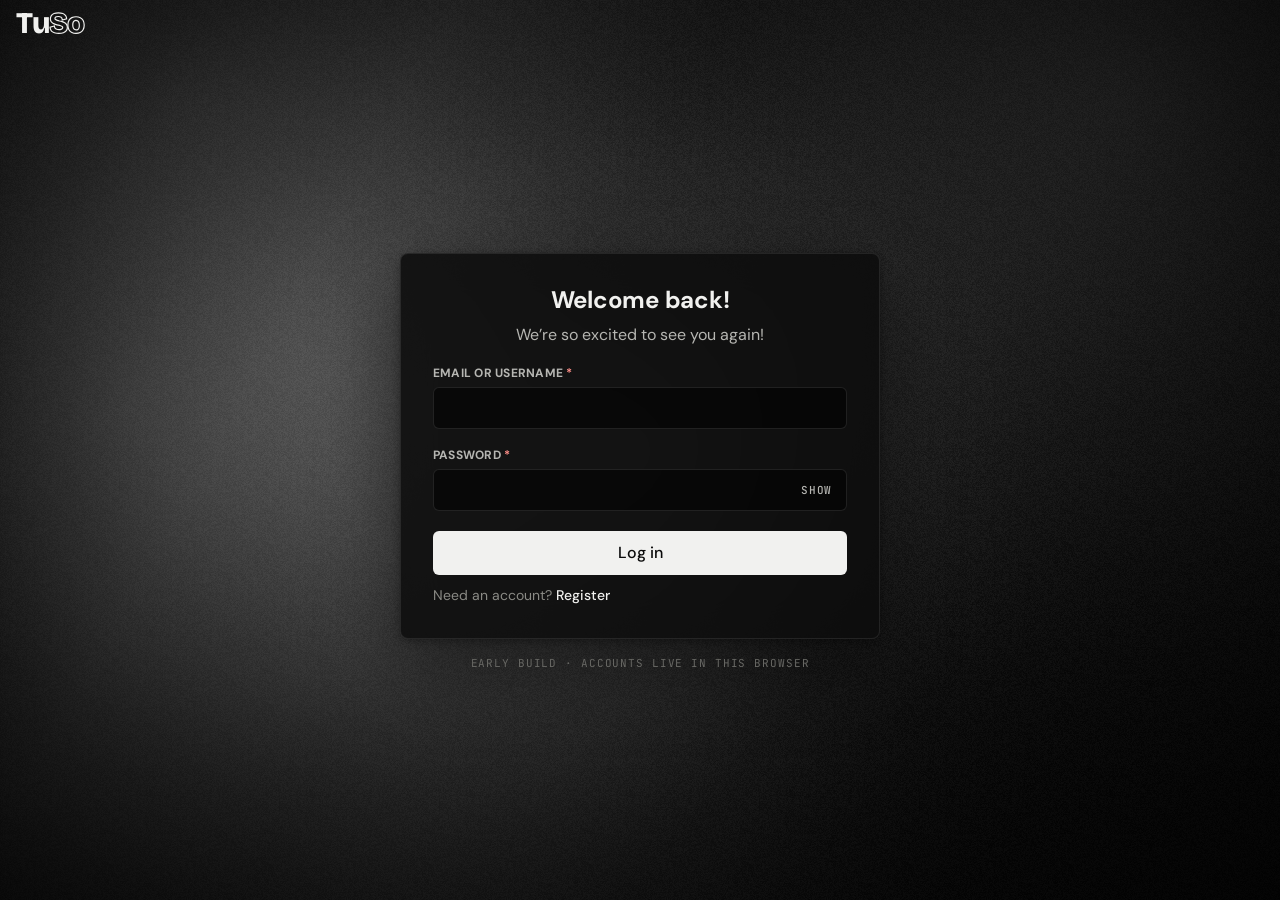
==== TuSo.html @ 6b477fc7 "Add files via upload" ====
<!doctype html><html><head><meta charset=utf8><meta name=viewport content="width=device-width,initial-scale=1,viewport-fit=cover"><style>:root{color-scheme:light;box-sizing:border-box;padding-top:env(safe-area-inset-top,0px);padding-bottom:env(safe-area-inset-bottom,0px)}html{scroll-padding-top:env(safe-area-inset-top,0px)}body{margin:0;padding:0;font:14px -apple-system,BlinkMacSystemFont,sans-serif;background:#fff;color:#000}img{max-width:100%}[hidden]:not([hidden=until-found i]){display:none!important}</style></head><body>
<title>TuSo</title>
<meta name="claude:viewport-fit-sides" content="cover">
<link rel="stylesheet" href="https://fonts.googleapis.com/css2?family=Bricolage+Grotesque:opsz,wght@12..96,500..800&family=DM+Sans:opsz,wght@9..40,400..700&family=JetBrains+Mono:wght@400;500&display=swap">
<style>
/* Layout: a glass app frame floats over a slow black/grey fog that leans toward the pointer.
   Auth = Discord-style centered card. App = rail | DM list | conversation; settings fades over the frame. */
:root{
  --black:#060606;
  --ink:#f1f1ef;
  --ink-2:#b6b6b2;
  --ink-3:#8a8a85;
  --panel:rgba(14,14,14,.66);
  --raise:rgba(255,255,255,.055);
  --raise-2:rgba(255,255,255,.1);
  --line:rgba(255,255,255,.09);
  --line-2:rgba(255,255,255,.17);
  --on:#35c46a; --idle:#d9a23a; --dnd:#e0524f; --off:#6b6b68; --err:#ff8f89;
  --font-display:'Bricolage Grotesque','Helvetica Neue',Arial,sans-serif;
  --font-body:'DM Sans',system-ui,-apple-system,'Segoe UI',sans-serif;
  --font-mono:'JetBrains Mono',ui-monospace,Menlo,Consolas,monospace;
  --r:22px; --r-sm:10px;
  --ease:cubic-bezier(.22,1,.36,1);
  color-scheme:dark;
}
*{box-sizing:border-box}
[hidden]{display:none!important}
html,body{height:100%}
body{
  margin:0;background:var(--black);color:var(--ink);
  font:15px/1.5 var(--font-body);-webkit-font-smoothing:antialiased;
  padding-left:max(16px,env(safe-area-inset-left,0px));
  padding-right:max(16px,env(safe-area-inset-right,0px));
  padding-block:16px;overflow:hidden;
}
button{font:inherit;color:inherit;background:none;border:0;padding:0;cursor:pointer}
button:focus-visible,a:focus-visible,.input:focus-visible,textarea:focus-visible,.find:focus-visible{outline:2px solid var(--ink);outline-offset:2px}
a{color:var(--ink);text-underline-offset:3px}
kbd{font:500 11px var(--font-mono);color:var(--ink-3);border:1px solid var(--line-2);border-radius:5px;padding:2px 6px;white-space:nowrap;flex:none}

@keyframes rise{from{opacity:0;transform:translateY(16px)}to{opacity:1;transform:none}}
@keyframes fade{from{opacity:0}to{opacity:1}}
@keyframes pop{from{opacity:0;transform:scale(.96)}to{opacity:1;transform:none}}
@keyframes msgIn{from{opacity:0;transform:translateY(12px) scale(.985)}to{opacity:1;transform:none}}
@keyframes shake{10%,90%{transform:translateX(-2px)}20%,80%{transform:translateX(4px)}30%,50%,70%{transform:translateX(-6px)}40%,60%{transform:translateX(6px)}}
@keyframes spin{to{transform:rotate(360deg)}}
@keyframes float{0%,100%{transform:translateY(0)}50%{transform:translateY(-7px)}}
@keyframes errIn{from{opacity:0;transform:translateY(-4px)}to{opacity:1;transform:none}}

/* ---------- animated background ---------- */
#bg{position:fixed;inset:0;width:100%;height:100%;z-index:-1;display:block}
#grain{position:fixed;inset:-60px;z-index:-1;opacity:.05;pointer-events:none;animation:grain 1.4s steps(1) infinite}
#vig{position:fixed;inset:0;z-index:-1;pointer-events:none;background:radial-gradient(ellipse at 50% 45%,transparent 35%,rgba(0,0,0,.7) 100%)}
html.still #grain{animation:none}
@keyframes grain{0%{transform:translate(0,0)}17%{transform:translate(-34px,22px)}34%{transform:translate(26px,-40px)}51%{transform:translate(-18px,-24px)}68%{transform:translate(40px,30px)}85%{transform:translate(-44px,6px)}}

/* ---------- shared controls ---------- */
.field{display:grid;gap:7px}
.field label,.lbl{font:500 11px/1 var(--font-mono);letter-spacing:.09em;text-transform:uppercase;color:var(--ink-2)}
.input{width:100%;background:rgba(0,0,0,.42);border:1px solid var(--line-2);border-radius:var(--r-sm);padding:11px 13px;color:var(--ink);font:inherit;transition:border-color .2s,background .2s,box-shadow .25s}
.input:focus{border-color:var(--ink);background:rgba(0,0,0,.6);outline:none;box-shadow:0 0 0 4px rgba(255,255,255,.07)}
.input::placeholder{color:var(--ink-3)}
.field.bad .input{border-color:var(--err)}
.err{color:var(--err);font-size:12.5px;line-height:1.35}
.err:empty{display:none}
.err:not(:empty){animation:errIn .25s var(--ease)}
.hint{color:var(--ink-3);font-size:12.5px;margin:0}
.pw{position:relative}
.pw .input{padding-right:64px}
.pwt{position:absolute;right:6px;top:50%;transform:translateY(-50%);padding:6px 9px;border-radius:7px;font:500 11px var(--font-mono);letter-spacing:.06em;text-transform:uppercase;color:var(--ink-2);transition:background .2s,color .2s}
.pwt:hover{background:var(--raise-2);color:var(--ink)}
.btn{display:inline-flex;align-items:center;justify-content:center;gap:8px;padding:11px 18px;border-radius:var(--r-sm);font-weight:600;border:1px solid transparent;transition:background .2s,transform .2s var(--ease),border-color .2s,box-shadow .25s,opacity .2s}
.btn:hover{transform:translateY(-1px)}
.btn:active{transform:translateY(1px) scale(.985)}
.btn-primary{background:var(--ink);color:#0a0a0a}
.btn-primary:hover{background:#fff;box-shadow:0 8px 26px rgba(255,255,255,.16)}
.btn-ghost{background:var(--raise);border-color:var(--line-2)}
.btn-ghost:hover{background:var(--raise-2)}
.btn-danger{background:rgba(224,82,79,.14);color:var(--err);border-color:rgba(224,82,79,.45)}
.btn-danger:hover{background:rgba(224,82,79,.24)}
.btn[disabled]{opacity:.45;cursor:default;transform:none;box-shadow:none}
.btn.loading{color:transparent;position:relative;pointer-events:none}
.btn.loading::after{content:"";position:absolute;width:18px;height:18px;border-radius:50%;border:2px solid rgba(10,10,10,.25);border-top-color:#0a0a0a;animation:spin .7s linear infinite}
.formerr{color:var(--err);font-size:13px}
.formerr:empty{display:none}
.formerr:not(:empty){animation:errIn .25s var(--ease)}

/* ---------- avatars + profile card ---------- */
.av{position:relative;flex:none;width:var(--s,40px);height:var(--s,40px);border-radius:50%;background:var(--bgv);display:grid;place-items:center;font-family:var(--font-display);font-weight:700;font-size:calc(var(--s,40px)*.42);color:#0a0a0a;user-select:none;transition:transform .3s var(--ease)}
.av img{width:100%;height:100%;object-fit:cover;border-radius:50%;display:block}
.dot{position:absolute;right:-2px;bottom:-2px;width:max(11px,28%);height:max(11px,28%);border-radius:50%;border:3px solid #0c0c0c;background:var(--off);transition:background .3s}
.dot[data-s=online]{background:var(--on)}
.dot[data-s=idle]{background:var(--idle)}
.dot[data-s=dnd]{background:var(--dnd)}
.pcard{border:1px solid var(--line-2);border-radius:16px;overflow:hidden;background:rgba(10,10,10,.8);width:100%}
.banner{height:84px;transition:background .4s}
.pbody{padding:0 18px 18px;display:grid;gap:3px;justify-items:start}
.pav{margin-top:-42px;margin-bottom:6px;padding:4px;border-radius:50%;background:#0d0d0d}
.pname{font:700 20px/1.2 var(--font-display);letter-spacing:-.02em;overflow-wrap:anywhere}
.pcard .un{color:var(--ink-3);font-size:13px;overflow-wrap:anywhere}
.official{display:inline-flex;align-items:center;gap:4px;margin-left:7px;padding:2px 6px 2px 5px;border-radius:5px;background:var(--ink);color:#0a0a0a;font:700 10px/1.3 var(--font-mono);letter-spacing:.06em;text-transform:uppercase;vertical-align:middle;white-space:nowrap}
.official svg,.staff svg{width:10px;height:10px;flex:none}
.staff{display:inline-flex;align-items:center;gap:4px;margin-left:7px;padding:1px 6px 1px 5px;border-radius:5px;border:1px solid var(--ink-2);color:var(--ink);background:linear-gradient(135deg,rgba(255,255,255,.14),rgba(255,255,255,.03));font:700 10px/1.3 var(--font-mono);letter-spacing:.06em;text-transform:uppercase;vertical-align:middle;white-space:nowrap}
.locked-note{display:none;align-items:center;justify-content:center;gap:10px;padding:14px 16px;border:1px dashed var(--line-2);border-radius:14px;color:var(--ink-2);font-size:14px;animation:fade .4s var(--ease)}
.composer.locked .cbox,.composer.locked .cnt,.composer.locked .emoji-pop{display:none}
.composer.locked .locked-note{display:flex}
.cbox:has(textarea:disabled){opacity:.55}
.cbox textarea:disabled{cursor:not-allowed}
.pill{display:inline-flex;gap:7px;align-items:center;margin-top:8px;padding:4px 10px;border-radius:999px;background:var(--raise);border:1px solid var(--line);font-size:12.5px;color:var(--ink-2)}
.pill .dot,.chip .dot{position:static;width:9px;height:9px;border:0}
.psec{margin-top:14px;padding-top:14px;border-top:1px solid var(--line);display:grid;gap:7px;width:100%}
.psec p{margin:0;font-size:13.5px;color:var(--ink-2);white-space:pre-wrap;overflow-wrap:anywhere}

/* ---------- auth ---------- */
#auth{position:fixed;inset:0;z-index:5;overflow:auto;display:flex;
  padding:calc(56px + env(safe-area-inset-top,0px)) max(16px,env(safe-area-inset-left,0px)) calc(16px + env(safe-area-inset-bottom,0px));
  transition:opacity .3s var(--ease),transform .4s var(--ease)}
#auth.out{opacity:0;transform:scale(1.025);pointer-events:none}
.auth-logo{position:absolute;top:calc(8px + env(safe-area-inset-top,0px));left:max(16px,env(safe-area-inset-left,0px));margin:0;font:800 30px/1 var(--font-display);letter-spacing:-.045em;animation:fade .8s .2s both}
.auth-logo .outline{color:transparent;-webkit-text-stroke:1.2px var(--ink)}
#authIn{margin:auto;width:100%;max-width:480px;padding-bottom:16px;animation:rise .8s var(--ease) both}
.card{background:rgba(12,12,12,.86);-webkit-backdrop-filter:blur(18px);backdrop-filter:blur(18px);border:1px solid var(--line);border-radius:8px;padding:32px;box-shadow:0 2px 10px rgba(0,0,0,.35),0 30px 80px rgba(0,0,0,.45);display:grid;gap:20px}
.card.shake{animation:shake .45s}
.card-head{text-align:center;display:grid;gap:8px;transition:opacity .16s,transform .16s}
.card-head.leaving{opacity:0;transform:translateY(-6px)}
.card h2{margin:0;font:700 24px/1.2 var(--font-body);letter-spacing:-.01em}
.card .sub{margin:0;color:var(--ink-2);font-size:16px}
.card .sub:empty{display:none}
#formWrap{position:relative}
#formWrap form{display:grid;gap:20px;transition:opacity .16s,transform .16s}
#formWrap form.leaving{opacity:0;transform:translateY(-8px)}
#formWrap form.entering{animation:rise .45s var(--ease) both}
.card .field{gap:8px}
.card .field label{font:700 12px/1 var(--font-body);letter-spacing:.02em;color:var(--ink-2);transition:color .2s}
.card .field.bad label{color:var(--err)}
.req{color:var(--err);margin-left:3px}
.card .input{height:42px;padding:0 12px;border-radius:6px;background:rgba(0,0,0,.55);border:1px solid rgba(255,255,255,.1);font-size:16px}
.card .input:focus{border-color:var(--ink-2)}
.card .field.bad .input{border-color:var(--err)}
.card .pw .input{padding-right:64px}
.card .btn-primary{width:100%;height:44px;font-size:16px;font-weight:500;border-radius:6px}
.cta{display:grid;gap:10px}
.warn{margin:0;padding:10px 12px;border:1px solid rgba(217,162,58,.4);background:rgba(217,162,58,.1);color:#ecc47d;border-radius:var(--r-sm);font-size:13px}
.swap{margin:0;color:var(--ink-3);font-size:14px}
.swap button{color:var(--ink);font-weight:500;margin-left:4px}
.swap button:hover{text-decoration:underline;text-underline-offset:3px}
.build{margin:16px 0 0;text-align:center;font:400 11px/1.5 var(--font-mono);letter-spacing:.08em;text-transform:uppercase;color:var(--ink-3)}

/* ---------- app shell ---------- */
#app{height:100%;position:relative;--msg:15px;opacity:0;transform:translateY(12px) scale(.99);transition:opacity .5s var(--ease),transform .6s var(--ease)}
#app.in{opacity:1;transform:none}
#app[data-size=sm]{--msg:14px}
#app[data-size=lg]{--msg:17px}
.shell{height:100%;display:grid;grid-template-columns:72px 300px minmax(0,1fr);border:1px solid var(--line-2);border-radius:var(--r);overflow:hidden;background:rgba(8,8,8,.5);-webkit-backdrop-filter:blur(20px);backdrop-filter:blur(20px);box-shadow:0 30px 90px rgba(0,0,0,.55)}
.rail{display:flex;flex-direction:column;align-items:center;gap:10px;padding:14px 0;background:rgba(0,0,0,.35);border-right:1px solid var(--line);overflow-y:auto;overflow-x:hidden;scrollbar-width:none}
.rail::-webkit-scrollbar{display:none}
.rail-btn{position:relative;flex:none;width:46px;height:46px;border-radius:23px;display:grid;place-items:center;background:var(--raise);font:800 18px var(--font-display);letter-spacing:-.05em;transition:border-radius .3s var(--ease),background .2s,transform .2s var(--ease)}
.rail-btn:hover{border-radius:15px}
.rail-btn.active{background:var(--ink);color:#0a0a0a;border-radius:15px}
.rail-btn.active::before{content:"";position:absolute;left:-13px;top:50%;width:4px;height:24px;border-radius:0 4px 4px 0;background:var(--ink);transform:translateY(-50%);animation:pop .5s var(--ease) .3s both}
.rail-btn.srv{font:700 15px var(--font-display);letter-spacing:-.02em}
.rail-btn.add{color:var(--ink-2);border:1px dashed var(--line-2);background:none;font:400 22px var(--font-body)}
.rail-btn.add:hover{color:var(--ink);background:var(--raise)}
.rail hr{flex:none;width:28px;border:0;border-top:1px solid var(--line);margin:2px 0}
.side{display:flex;flex-direction:column;min-width:0;min-height:0;background:rgba(255,255,255,.022);border-right:1px solid var(--line)}
.side-top{padding:14px;border-bottom:1px solid var(--line)}
.side-pane{display:flex;flex-direction:column;flex:1;min-height:0;animation:fade .35s var(--ease)}
.srv-head{padding:16px 18px;border-bottom:1px solid var(--line);display:grid;gap:2px;flex:none}
.srv-head b{font:700 17px var(--font-display);letter-spacing:-.01em;overflow-wrap:anywhere}
.srv-head span{font:400 11px var(--font-mono);letter-spacing:.06em;text-transform:uppercase;color:var(--ink-3)}
.srv-scroll{flex:1;min-height:0;overflow:auto;padding:0 8px 8px}
.chan{display:flex;gap:10px;align-items:center;padding:8px 12px;border-radius:10px;background:var(--raise-2);font-weight:600}
.chan span{color:var(--ink-3);font-weight:700}
.mems{list-style:none;margin:0;padding:0;display:grid;gap:2px}
.mem{display:flex;gap:10px;align-items:center;padding:6px 10px;border-radius:10px;color:var(--ink-2);transition:background .2s}
.mem:hover{background:var(--raise)}
.mem .mn{min-width:0;display:flex;gap:8px;align-items:center;font-weight:500}
.mem .mn>span:first-child{white-space:nowrap;overflow:hidden;text-overflow:ellipsis}
.owner{font:700 10px var(--font-mono);letter-spacing:.06em;text-transform:uppercase;border:1px solid var(--line-2);border-radius:5px;padding:1px 5px;color:var(--ink-3);flex:none}
.srv-foot{flex:none;padding:12px 14px;border-top:1px solid var(--line);display:grid;gap:10px}
.invite{display:flex;align-items:center;gap:10px;padding:8px 8px 8px 12px;border-radius:10px;background:rgba(0,0,0,.4);border:1px solid var(--line)}
.invite div{min-width:0;flex:1;display:grid;gap:4px}
.invite code{font:500 15px var(--font-mono);letter-spacing:.12em;user-select:all}
.srv-foot .btn,.invite .btn{padding:8px 14px}
.find{width:100%;display:flex;align-items:center;justify-content:space-between;gap:8px;padding:10px 12px;border-radius:10px;background:rgba(0,0,0,.4);border:1px solid var(--line);color:var(--ink-3);text-align:left;transition:border-color .2s,background .2s,color .2s}
.find:hover{border-color:var(--line-2);color:var(--ink-2);background:rgba(0,0,0,.55)}
.find span{min-width:0;white-space:nowrap;overflow:hidden;text-overflow:ellipsis}
.side-label{padding:16px 18px 6px;font:500 11px var(--font-mono);letter-spacing:.09em;text-transform:uppercase;color:var(--ink-3)}
#dmList{list-style:none;margin:0;padding:0 8px 8px;flex:1;overflow:auto;min-height:0}
#dmList.stagger li{animation:rise .5s var(--ease) both;animation-delay:calc(var(--i,0)*55ms + 250ms)}
.dm{display:flex;gap:12px;align-items:center;width:100%;padding:8px 10px;border-radius:12px;text-align:left;color:var(--ink-2);transition:background .2s,color .2s,transform .25s var(--ease)}
.dm:hover{background:var(--raise);transform:translateX(3px)}
.dm:hover .av{transform:scale(1.07)}
.dm.active{background:var(--raise-2);color:var(--ink);transform:none}
.dm .meta{min-width:0;flex:1;display:grid}
.dm .nm{font-weight:600;color:inherit;white-space:nowrap;overflow:hidden;text-overflow:ellipsis}
.dm .pv{font-size:12.5px;color:var(--ink-3);white-space:nowrap;overflow:hidden;text-overflow:ellipsis}
.dm.unread .nm{color:var(--ink)}
.dm.unread .pv{color:var(--ink-2)}
.badge{min-width:20px;height:20px;padding:0 6px;border-radius:10px;background:var(--ink);color:#0a0a0a;font:700 12px/20px var(--font-body);text-align:center;flex:none;animation:pop .35s var(--ease)}
#app.nobadge .badge{display:none}
#dmList .none{padding:22px 14px;display:grid;gap:4px;color:var(--ink-3);font-size:13.5px}
#dmList .none b{color:var(--ink-2);font-weight:600}
.me{display:flex;align-items:center;gap:10px;padding:10px 12px;border-top:1px solid var(--line);background:rgba(0,0,0,.3)}
.me .who{min-width:0;flex:1;display:grid;line-height:1.25}
.me .who b{font-weight:600;display:flex;align-items:center;min-width:0}
.me .who .nmt{white-space:nowrap;overflow:hidden;text-overflow:ellipsis;min-width:0}
.me .who b .staff,.me .who b .official{flex:none}
.me .who span{font-size:12px;color:var(--ink-3);white-space:nowrap;overflow:hidden;text-overflow:ellipsis}
.icon-btn{width:36px;height:36px;border-radius:10px;display:grid;place-items:center;color:var(--ink-2);flex:none;transition:background .2s,color .2s,transform .35s var(--ease)}
.icon-btn:hover{background:var(--raise-2);color:var(--ink)}
#openSettings:hover svg{transform:rotate(60deg)}
.icon-btn svg{transition:transform .5s var(--ease)}

.chat{display:flex;flex-direction:column;min-width:0;min-height:0;background:rgba(0,0,0,.24)}
.chat-main{flex:1;min-height:0;display:flex;flex-direction:column}
.chat-main.switching{animation:fade .35s var(--ease)}
.chat-empty{flex:1;display:grid;place-items:center;padding:24px;text-align:center}
.ce-in{display:grid;gap:12px;justify-items:center;max-width:400px;animation:rise .7s var(--ease) both}
.ce-mark{font:800 76px/1 var(--font-display);letter-spacing:-.05em;animation:float 6s ease-in-out infinite}
.ce-mark span{color:transparent;-webkit-text-stroke:1.5px var(--ink)}
.ce-in h3{margin:0;font:700 24px var(--font-display);letter-spacing:-.02em}
.ce-in p{margin:0 0 6px;color:var(--ink-2)}
.chat-head{display:flex;align-items:center;gap:12px;height:64px;padding:0 14px 0 20px;border-bottom:1px solid var(--line);flex:none}
.chat-head .t{min-width:0;flex:1;display:grid;line-height:1.25}
.chat-head .t b{font:700 17px var(--font-display);letter-spacing:-.01em;white-space:nowrap;overflow:hidden;text-overflow:ellipsis}
.chat-head .t span{font-size:12.5px;color:var(--ink-3)}
.back{display:none}
.msgs{flex:1;min-height:0;overflow:auto;padding:8px 0}
.intro{padding:26px 24px 10px;display:grid;gap:14px;justify-items:start}
.intro.fresh{animation:fade .5s var(--ease)}
.intro-row{display:flex;align-items:center;gap:14px}
.intro h3{margin:0;font:700 26px/1.15 var(--font-display);letter-spacing:-.02em}
.hash{width:36px;height:36px;border-radius:50%;background:var(--raise-2);display:grid;place-items:center;font:700 18px var(--font-display);color:var(--ink-2);flex:none}
.hash.big{width:64px;height:64px;font-size:30px}
.intro .pcard{max-width:340px}
.intro p{margin:0;color:var(--ink-2);max-width:52ch}
.day{display:flex;align-items:center;gap:14px;margin:18px 24px 6px;font:500 11px var(--font-mono);letter-spacing:.09em;text-transform:uppercase;color:var(--ink-3)}
.day::before,.day::after{content:"";height:1px;background:var(--line);flex:1}
.msg{position:relative;display:grid;grid-template-columns:40px minmax(0,1fr);gap:14px;padding:2px 24px;transition:background .2s}
.msg.enter{animation:msgIn .45s var(--ease) both}
.msg:not(.cont){margin-top:14px}
.msg:hover{background:rgba(255,255,255,.03)}
.msg .gt{align-self:start;padding-top:5px;text-align:right;font:400 10px var(--font-mono);color:var(--ink-3);visibility:hidden}
.msg:hover .gt{visibility:visible}
.mh{display:flex;gap:8px;align-items:center;flex-wrap:wrap}
.mh .who{font-weight:700}
.mh .when{font:400 11px var(--font-mono);color:var(--ink-3)}
.txt{white-space:pre-wrap;overflow-wrap:anywhere;color:#e6e6e3;font-size:var(--msg)}
.tools{position:absolute;right:18px;top:-14px;display:flex;gap:2px;padding:3px;background:#161616;border:1px solid var(--line-2);border-radius:9px;z-index:2;opacity:0;visibility:hidden;transform:translateY(4px);transition:opacity .18s,transform .22s var(--ease),visibility 0s .2s}
.msg:hover .tools,.msg:focus-within .tools,.msg.tap .tools{opacity:1;visibility:visible;transform:none;transition:opacity .18s,transform .22s var(--ease)}
.tools button{padding:5px 9px;border-radius:6px;font:500 11px var(--font-mono);letter-spacing:.05em;text-transform:uppercase;color:var(--ink-2);transition:background .15s,color .15s}
.tools button:hover{background:var(--raise-2);color:var(--ink)}
#app[data-dens=compact] .msg{grid-template-columns:minmax(0,1fr);padding-block:1px}
#app[data-dens=compact] .msg>.av,#app[data-dens=compact] .msg>.gt{display:none}
#app[data-dens=compact] .msg:not(.cont){margin-top:8px}
.composer{position:relative;flex:none;padding:12px 20px 18px}
.cbox{display:flex;align-items:flex-end;gap:8px;background:rgba(255,255,255,.06);border:1px solid var(--line-2);border-radius:16px;padding:8px 8px 8px 16px;transition:border-color .2s,box-shadow .3s,background .2s}
.cbox:focus-within{border-color:var(--ink-2);background:rgba(255,255,255,.08);box-shadow:0 0 0 4px rgba(255,255,255,.05)}
.cbox textarea{flex:1;min-width:0;background:none;border:0;outline:none;color:var(--ink);font:inherit;font-size:var(--msg);line-height:1.45;resize:none;max-height:160px;padding:7px 0}
.cbox textarea::placeholder{color:var(--ink-3)}
.send{width:38px;height:38px;border-radius:11px;background:var(--ink);color:#0a0a0a;display:grid;place-items:center;flex:none;transition:opacity .2s,transform .25s var(--ease)}
.send:not([disabled]):hover{transform:translateX(2px) rotate(-8deg)}
.send:not([disabled]):active{transform:scale(.92)}
.send[disabled]{opacity:.25;cursor:default}
.emoji-btn{width:38px;height:38px;border-radius:11px;display:grid;place-items:center;color:var(--ink-2);flex:none;transition:background .2s,color .2s,transform .3s var(--ease)}
.emoji-btn:hover,.emoji-btn[aria-expanded=true]{background:var(--raise-2);color:var(--ink)}
.emoji-btn:hover{transform:rotate(-8deg) scale(1.06)}
.emoji-btn[disabled]{opacity:.3;pointer-events:none}
.emoji-pop{position:absolute;right:20px;bottom:calc(100% - 4px);z-index:6;width:min(372px,calc(100% - 24px));padding:10px;background:#141414;border:1px solid var(--line-2);border-radius:14px;box-shadow:0 20px 60px rgba(0,0,0,.6);display:grid;grid-template-columns:repeat(10,1fr);gap:2px;
  opacity:0;visibility:hidden;transform:translateY(12px) scale(.96);transform-origin:bottom right;transition:opacity .2s,transform .35s var(--ease),visibility 0s .35s}
.emoji-pop.open{opacity:1;visibility:visible;transform:none;transition:opacity .2s,transform .35s var(--ease)}
.emoji-pop button{aspect-ratio:1;border-radius:8px;font-size:20px;line-height:1;display:grid;place-items:center;transition:background .12s,transform .2s var(--ease)}
.emoji-pop button:hover{background:var(--raise-2);transform:scale(1.22)}
.cnt{height:16px;padding:4px 4px 0;text-align:right;font:400 11px var(--font-mono);color:var(--ink-3)}
.cnt.over{color:var(--err)}

/* ---------- settings ---------- */
.settings{position:absolute;inset:0;z-index:20;display:grid;grid-template-columns:minmax(210px,300px) minmax(0,1fr);background:rgba(5,5,5,.95);-webkit-backdrop-filter:blur(28px);backdrop-filter:blur(28px);border:1px solid var(--line-2);border-radius:var(--r);overflow:hidden;
  opacity:0;visibility:hidden;transform:translateY(18px) scale(.985);transition:opacity .28s var(--ease),transform .45s var(--ease),visibility 0s linear .45s}
.settings.open{opacity:1;visibility:visible;transform:none;transition:opacity .28s var(--ease),transform .45s var(--ease)}
.snav{padding:40px 14px 20px;display:flex;flex-direction:column;align-items:flex-end;border-right:1px solid var(--line);background:rgba(255,255,255,.022);overflow:auto}
.snav-in{width:100%;max-width:230px;display:flex;flex-direction:column;gap:2px}
.snav h3{margin:0 12px 10px;font:500 11px var(--font-mono);letter-spacing:.1em;text-transform:uppercase;color:var(--ink-3)}
.snav button{text-align:left;padding:9px 12px;border-radius:9px;color:var(--ink-2);font-weight:500;white-space:nowrap;transition:background .2s,color .2s,transform .25s var(--ease)}
.snav button:hover{background:var(--raise);color:var(--ink);transform:translateX(2px)}
.snav button[aria-current=page]{background:var(--raise-2);color:var(--ink)}
.snav hr{border:0;border-top:1px solid var(--line);margin:10px 8px}
.snav .logout{color:var(--err)}
.scontent{overflow:auto;padding:40px clamp(18px,5vw,56px) 96px;min-width:0}
.spanel{max-width:660px;display:grid;gap:20px;animation:rise .45s var(--ease) both}
.spanel.wide{max-width:960px}
.spanel>.blk{animation:rise .5s var(--ease) both}
.spanel>.blk:nth-child(2){animation-delay:.05s}.spanel>.blk:nth-child(3){animation-delay:.1s}.spanel>.blk:nth-child(4){animation-delay:.15s}
.spanel h2{margin:0;font:700 30px/1.1 var(--font-display);letter-spacing:-.03em}
.sclose{position:absolute;top:18px;right:20px;z-index:3;width:42px;height:42px;border-radius:50%;border:1px solid var(--line-2);display:grid;place-items:center;color:var(--ink-2);background:rgba(0,0,0,.4);transition:background .2s,color .2s,transform .4s var(--ease)}
.sclose:hover{color:var(--ink);background:var(--raise-2);transform:rotate(90deg)}
.blk{border:1px solid var(--line);background:rgba(255,255,255,.03);border-radius:16px;padding:20px;display:grid;gap:16px;align-content:start}
.blk h3{margin:0;font:700 17px var(--font-display);letter-spacing:-.01em}
.blk-sub{margin:-10px 0 0;font-size:13px;color:var(--ink-3)}
.blk form{display:grid;gap:15px}
.acct-top{display:flex;gap:16px;align-items:center;min-width:0}
.acct-top .nm{min-width:0;display:grid;line-height:1.25}
.acct-top .nm b{font:700 22px var(--font-display);letter-spacing:-.02em;overflow-wrap:anywhere}
.acct-top .nm span{color:var(--ink-3);overflow-wrap:anywhere}
.row2{display:grid;grid-template-columns:repeat(auto-fit,minmax(200px,1fr));gap:15px}
.actions{display:flex;gap:10px;flex-wrap:wrap;align-items:center}
.danger{border-color:rgba(224,82,79,.35)}
.chips{display:flex;flex-wrap:wrap;gap:8px}
.chip{padding:9px 14px;border-radius:999px;border:1px solid var(--line-2);color:var(--ink-2);font-weight:500;display:inline-flex;gap:8px;align-items:center;transition:background .2s,color .2s,border-color .2s,transform .2s var(--ease)}
.chip:hover{background:var(--raise);transform:translateY(-1px)}
.chip[aria-checked=true]{background:var(--ink);color:#0a0a0a;border-color:var(--ink)}
.opts{display:grid;grid-template-columns:repeat(auto-fit,minmax(170px,1fr));gap:10px}
.opt{display:grid;gap:4px;text-align:left;padding:14px;border:1px solid var(--line-2);border-radius:14px;transition:background .2s,border-color .2s,transform .25s var(--ease)}
.opt:hover{background:var(--raise);transform:translateY(-2px)}
.opt b{font-weight:600}
.opt span{font-size:12.5px;color:var(--ink-3)}
.opt[aria-checked=true]{border-color:var(--ink);background:var(--raise-2)}
.srow{display:flex;gap:16px;align-items:center;justify-content:space-between}
.srow div{min-width:0}
.srow b{font-weight:600;display:block}
.srow span{font-size:13px;color:var(--ink-3)}
.switch{position:relative;width:46px;height:26px;border-radius:13px;background:rgba(255,255,255,.14);flex:none;transition:background .25s}
.switch::after{content:"";position:absolute;top:3px;left:3px;width:20px;height:20px;border-radius:50%;background:var(--ink);transition:transform .35s var(--ease)}
.switch[aria-checked=true]{background:var(--on)}
.switch[aria-checked=true]::after{transform:translateX(20px)}
textarea.input{resize:vertical;min-height:96px}
.counter{font:400 11px var(--font-mono);color:var(--ink-3);text-align:right}
.mform{display:grid;gap:14px}
.st-big{display:flex;align-items:baseline;gap:10px;flex-wrap:wrap}
.st-big b{font:700 34px/1 var(--font-display);letter-spacing:-.03em}
.st-big span{color:var(--ink-3)}
.stbar{display:flex;height:12px;border-radius:6px;background:rgba(255,255,255,.07);overflow:hidden}
.stbar.thin{height:6px}
.stbar i{display:block;height:100%;min-width:0;transition:width .7s var(--ease)}
.s1{background:var(--ink)}.s2{background:#8f8f8a}.s3{background:#4b4b48}
.stlegend{list-style:none;margin:0;padding:0;display:grid;gap:8px}
.stlegend li{display:flex;align-items:center;gap:10px}
.stlegend span{flex:1;color:var(--ink-2)}
.sw-dot{width:10px;height:10px;border-radius:3px;display:inline-block;flex:none}

/* profile */
.prof{display:grid;grid-template-columns:minmax(0,1fr) 290px;gap:20px;align-items:start}
.pform{display:grid;gap:16px;min-width:0}
.ppreview{position:sticky;top:0;display:grid;gap:10px;min-width:0}
.avrow{display:flex;gap:18px;align-items:center;min-width:0}
.avrow>div{display:grid;gap:10px;min-width:0}
.swatches{display:grid;grid-template-columns:repeat(auto-fill,minmax(64px,1fr));gap:10px}
.sw{height:44px;border-radius:10px;border:1px solid var(--line-2);transition:transform .25s var(--ease),outline-color .2s;outline:2px solid transparent;outline-offset:3px}
.sw:hover{transform:translateY(-2px)}
.sw[aria-checked=true]{outline-color:var(--ink)}
.savewrap{position:sticky;bottom:0;height:0;z-index:4}
.savebar{position:absolute;left:0;right:0;bottom:-70px;display:flex;align-items:center;justify-content:space-between;gap:12px;flex-wrap:wrap;padding:12px 14px 12px 18px;background:#161616;border:1px solid var(--line-2);border-radius:14px;box-shadow:0 18px 50px rgba(0,0,0,.6);
  opacity:0;visibility:hidden;transform:translateY(24px);transition:opacity .25s,transform .45s var(--ease),visibility 0s .45s}
.savebar.show{opacity:1;visibility:visible;transform:none;transition:opacity .25s,transform .45s var(--ease)}
.savebar span{font-weight:500}
.savebar .btn{padding:8px 14px}

/* ---------- overlays + toast ---------- */
.overlay{position:fixed;inset:0;z-index:60;display:grid;place-items:center;padding:20px;background:rgba(0,0,0,.6);opacity:0;visibility:hidden;transition:opacity .25s,visibility 0s .25s}
.overlay.open{opacity:1;visibility:visible;transition:opacity .25s}
.overlay.top{place-items:start center;padding-top:14vh}
.mbox,.qbox{background:#111;border:1px solid var(--line-2);border-radius:18px;box-shadow:0 30px 80px rgba(0,0,0,.6);transform:translateY(14px) scale(.96);transition:transform .4s var(--ease)}
.overlay.open .mbox,.overlay.open .qbox{transform:none}
.mbox{width:min(420px,100%);padding:24px;display:grid;gap:12px}
.mbox h3{margin:0;font:700 20px var(--font-display);letter-spacing:-.02em}
.mbox p{margin:0;color:var(--ink-2)}
.mrow{display:flex;gap:10px;justify-content:flex-end;margin-top:6px;flex-wrap:wrap}
.qbox{width:min(560px,100%);padding:16px;display:grid;gap:12px}
.qbox .input{font-size:16px;padding:13px 14px}
#qsList{list-style:none;margin:0;padding:0;max-height:min(340px,48vh);overflow:auto;display:grid;gap:2px}
#qsList li button{display:flex;gap:12px;align-items:center;width:100%;padding:9px 10px;border-radius:10px;text-align:left;transition:background .15s}
#qsList li button.sel,#qsList li button:hover{background:var(--raise-2)}
#qsList .q-meta{min-width:0;flex:1;display:grid;line-height:1.3}
#qsList .q-meta b{font-weight:600;white-space:nowrap;overflow:hidden;text-overflow:ellipsis}
#qsList .q-meta span{font-size:12.5px;color:var(--ink-3)}
#qsList .q-tag{font:500 11px var(--font-mono);letter-spacing:.06em;text-transform:uppercase;color:var(--ink-3)}
#qsList .none{padding:18px 10px;color:var(--ink-3);font-size:14px}
.toast{position:fixed;left:50%;bottom:max(24px,env(safe-area-inset-bottom,0px));z-index:70;background:var(--ink);color:#0a0a0a;font-weight:600;padding:10px 16px;border-radius:12px;box-shadow:0 12px 40px rgba(0,0,0,.5);max-width:calc(100vw - 32px);
  opacity:0;visibility:hidden;transform:translate(-50%,16px);transition:opacity .25s,transform .35s var(--ease),visibility 0s .35s}
.toast.show{opacity:1;visibility:visible;transform:translate(-50%,0);transition:opacity .25s,transform .4s var(--ease)}

/* ---------- responsive ---------- */
@media (max-width:1180px){.prof{grid-template-columns:minmax(0,1fr)}.ppreview{position:static;order:-1}}
@media (max-width:1000px){.shell{grid-template-columns:72px 260px minmax(0,1fr)}}
@media (max-width:760px){
  .shell{grid-template-columns:64px minmax(0,1fr)}
  .shell.chat-open{grid-template-columns:minmax(0,1fr)}
  .shell .chat{display:none}
  .shell.chat-open .rail,.shell.chat-open .side{display:none}
  .shell.chat-open .chat{display:flex}
  .rail-btn.active::before{left:-9px}
  .back{display:grid}
  .chat-head{padding-left:8px}
  .msg{padding-inline:14px;gap:10px}
  .intro{padding-inline:14px}
  .day{margin-inline:14px}
  .composer{padding:10px 12px 14px}
  .settings{grid-template-columns:minmax(0,1fr);grid-template-rows:auto minmax(0,1fr)}
  .snav{padding:62px 12px 10px;align-items:stretch;border-right:0;border-bottom:1px solid var(--line);overflow-x:auto;overflow-y:hidden}
  .snav-in{max-width:none;flex-direction:row;gap:4px;align-items:center}
  .snav h3,.snav hr{display:none}
  .scontent{padding-top:24px}
  .sclose{top:12px;right:12px}
  .overlay.top{padding-top:8vh}
}
@media (max-width:480px){.card{padding:24px 18px}}
@media (prefers-reduced-motion:reduce){*,*::before,*::after{animation:none!important;transition:none!important}}
</style>

<canvas id="bg" aria-hidden="true"></canvas>
<div id="grain" aria-hidden="true"></div>
<div id="vig" aria-hidden="true"></div>

<!-- ======================= AUTH ======================= -->
<div id="auth">
  <h1 class="auth-logo" aria-label="TuSo"><span aria-hidden="true">Tu</span><span class="outline" aria-hidden="true">So</span></h1>
  <div id="authIn">
    <section class="card" id="authCard" aria-label="Account">
      <div class="card-head" id="cardHead">
        <h2 id="authTitle">Welcome back!</h2>
        <p class="sub" id="authSub">We’re so excited to see you again!</p>
      </div>
      <p class="warn" id="storeWarn" hidden>This browser is blocking storage, so accounts will be forgotten when you close the tab.</p>
      <div id="formWrap">
        <form id="fLogin" novalidate aria-label="Log in">
          <div class="field"><label for="liId">Email or username<span class="req" aria-hidden="true">*</span></label><input class="input" id="liId" name="username" autocomplete="username" autocapitalize="none" spellcheck="false" aria-required="true"><div class="err" aria-live="polite"></div></div>
          <div class="field"><label for="liPw">Password<span class="req" aria-hidden="true">*</span></label><div class="pw"><input class="input" id="liPw" name="password" type="password" autocomplete="current-password" aria-required="true"><button type="button" class="pwt" data-for="liPw" aria-label="Show password">Show</button></div><div class="err" aria-live="polite"></div></div>
          <div class="formerr" id="liErr" role="alert"></div>
          <div class="cta">
            <button class="btn btn-primary" id="liBtn" type="submit">Log in</button>
            <p class="swap">Need an account?<button type="button" data-go="signup">Register</button></p>
          </div>
        </form>

        <form id="fSignup" novalidate hidden aria-label="Create an account">
          <div class="field"><label for="suEmail">Email<span class="req" aria-hidden="true">*</span></label><input class="input" id="suEmail" name="email" type="email" autocomplete="email" autocapitalize="none" spellcheck="false" aria-required="true"><div class="err" aria-live="polite"></div></div>
          <div class="field"><label for="suName">Display name</label><input class="input" id="suName" name="display" autocomplete="nickname" maxlength="32"><div class="err" aria-live="polite"></div></div>
          <div class="field"><label for="suUser">Username<span class="req" aria-hidden="true">*</span></label><input class="input" id="suUser" name="newusername" autocomplete="off" autocapitalize="none" spellcheck="false" maxlength="24" aria-required="true"><div class="err" aria-live="polite"></div></div>
          <div class="field"><label for="suPw">Password<span class="req" aria-hidden="true">*</span></label><div class="pw"><input class="input" id="suPw" name="new-password" type="password" autocomplete="new-password" aria-required="true"><button type="button" class="pwt" data-for="suPw" aria-label="Show password">Show</button></div><p class="hint">At least 8 characters.</p><div class="err" aria-live="polite"></div></div>
          <div class="field"><label for="suPw2">Confirm password<span class="req" aria-hidden="true">*</span></label><div class="pw"><input class="input" id="suPw2" name="confirm-password" type="password" autocomplete="new-password" aria-required="true"><button type="button" class="pwt" data-for="suPw2" aria-label="Show password">Show</button></div><div class="err" aria-live="polite"></div></div>
          <div class="formerr" id="suErr" role="alert"></div>
          <div class="cta">
            <button class="btn btn-primary" id="suBtn" type="submit">Continue</button>
            <p class="swap">Already have an account?<button type="button" data-go="login">Log in</button></p>
          </div>
        </form>
      </div>
    </section>
    <p class="build">Early build &middot; accounts live in this browser</p>
  </div>
</div>

<!-- ======================= APP ======================= -->
<div id="app" hidden>
  <div class="shell" id="shell">
    <nav class="rail" id="rail" aria-label="Servers"></nav>
    <aside class="side" aria-label="Conversations">
      <div class="side-pane" id="dmSide">
        <div class="side-top"><button class="find" id="findBtn" type="button"><span>Find or start a conversation</span><kbd id="findKbd">Ctrl K</kbd></button></div>
        <div class="side-label">Direct messages</div>
        <ul id="dmList"></ul>
      </div>
      <div class="side-pane" id="srvSide" hidden></div>
      <div class="me" id="me"></div>
    </aside>
    <section class="chat" id="chat" aria-label="Conversation">
      <div class="chat-empty" id="chatEmpty">
        <div class="ce-in">
          <div class="ce-mark" aria-hidden="true">Tu<span>So</span></div>
          <h3>No conversations yet</h3>
          <p>Find someone by username to start a direct message. Accounts made in this browser can message each other, so open TuSo in a second tab and sign up with another account to try it.</p>
          <button class="btn btn-primary" id="emptyStart" type="button">Start a conversation</button>
        </div>
      </div>
      <div class="chat-main" id="chatMain" hidden>
        <header class="chat-head" id="chHead"></header>
        <div class="msgs" id="msgs" tabindex="0" aria-live="polite" aria-label="Messages"></div>
        <div class="composer">
          <div class="emoji-pop" id="emojiPop" role="dialog" aria-label="Emoji"></div>
          <div class="locked-note" id="lockedNote"><svg viewBox="0 0 24 24" width="18" height="18" fill="none" stroke="currentColor" stroke-width="1.8" stroke-linecap="round" stroke-linejoin="round" aria-hidden="true"><rect x="5" y="11" width="14" height="9" rx="2"/><path d="M8 11V8a4 4 0 0 1 8 0v3"/></svg>TuSo is an official account. Replies are turned off.</div>
          <div class="cbox">
            <textarea id="ta" rows="1" aria-label="Message" maxlength="2400"></textarea>
            <button class="emoji-btn" id="emojiBtn" type="button" aria-label="Emoji" aria-haspopup="dialog" aria-expanded="false"><svg viewBox="0 0 24 24" width="22" height="22" fill="none" stroke="currentColor" stroke-width="1.8" stroke-linecap="round" stroke-linejoin="round" aria-hidden="true"><circle cx="12" cy="12" r="9"/><path d="M8 14.2s1.4 2.2 4 2.2 4-2.2 4-2.2"/><path d="M9 9.6h.01M15 9.6h.01" stroke-width="2.4"/></svg></button>
            <button class="send" id="sendBtn" type="button" aria-label="Send message" disabled></button>
          </div>
          <div class="cnt" id="cnt"></div>
        </div>
      </div>
    </section>
  </div>

  <div class="settings" id="settings" role="dialog" aria-modal="true" aria-label="Settings" inert>
    <button class="sclose" id="sClose" type="button" aria-label="Close settings"></button>
    <nav class="snav" aria-label="Settings sections">
      <div class="snav-in">
        <h3>Settings</h3>
        <button type="button" data-tab="account">My account</button>
        <button type="button" data-tab="profile">Profile</button>
        <button type="button" data-tab="appearance">Appearance</button>
        <button type="button" data-tab="notify">Notifications</button>
        <button type="button" data-tab="storage">Storage</button>
        <hr>
        <button type="button" class="logout" id="logoutBtn">Log out</button>
      </div>
    </nav>
    <div class="scontent" id="scontent">

      <section class="spanel" id="p-account" hidden>
        <h2>My account</h2>
        <div class="blk"><div class="acct-top" id="acctTop"></div></div>
        <div class="blk">
          <h3>Sign-in details</h3>
          <form id="fAccount" novalidate>
            <div class="row2">
              <div class="field"><label for="acUser">Username</label><input class="input" id="acUser" maxlength="24" autocomplete="off" autocapitalize="none" spellcheck="false"><div class="err" aria-live="polite"></div></div>
              <div class="field"><label for="acEmail">Email</label><input class="input" id="acEmail" type="email" autocomplete="off" autocapitalize="none" spellcheck="false"><div class="err" aria-live="polite"></div></div>
            </div>
            <div class="actions"><button class="btn btn-primary" type="submit">Save changes</button></div>
          </form>
        </div>
        <div class="blk">
          <h3>Change password</h3>
          <form id="fPass" novalidate>
            <div class="field"><label for="pwCur">Current password</label><div class="pw"><input class="input" id="pwCur" type="password" autocomplete="current-password"><button type="button" class="pwt" data-for="pwCur" aria-label="Show password">Show</button></div><div class="err" aria-live="polite"></div></div>
            <div class="row2">
              <div class="field"><label for="pwNew">New password</label><div class="pw"><input class="input" id="pwNew" type="password" autocomplete="new-password"><button type="button" class="pwt" data-for="pwNew" aria-label="Show password">Show</button></div><div class="err" aria-live="polite"></div></div>
              <div class="field"><label for="pwNew2">Confirm new password</label><div class="pw"><input class="input" id="pwNew2" type="password" autocomplete="new-password"><button type="button" class="pwt" data-for="pwNew2" aria-label="Show password">Show</button></div><div class="err" aria-live="polite"></div></div>
            </div>
            <div class="actions"><button class="btn btn-ghost" type="submit">Update password</button></div>
          </form>
        </div>
        <div class="blk danger">
          <h3>Delete account</h3>
          <p class="hint">This removes your account and every conversation you are part of. It can't be undone.</p>
          <form id="fDelete" novalidate>
            <div class="field"><label for="delPw">Password</label><div class="pw"><input class="input" id="delPw" type="password" autocomplete="current-password"><button type="button" class="pwt" data-for="delPw" aria-label="Show password">Show</button></div><div class="err" aria-live="polite"></div></div>
            <div class="actions"><button class="btn btn-danger" type="submit">Delete my account</button></div>
          </form>
        </div>
      </section>

      <section class="spanel wide" id="p-profile" hidden>
        <h2>Profile</h2>
        <div class="prof">
          <div class="pform">
            <div class="blk">
              <h3>Identity</h3>
              <p class="blk-sub">What people see next to your messages.</p>
              <div class="field"><label for="prName">Display name</label><input class="input" id="prName" maxlength="32" autocomplete="off"><div class="err" aria-live="polite"></div></div>
              <div class="field"><label for="prBio">About me</label><textarea class="input" id="prBio" maxlength="190" placeholder="A line or two about you"></textarea><div class="counter" id="prCount">0 / 190</div></div>
            </div>
            <div class="blk">
              <h3>Avatar</h3>
              <p class="blk-sub">Square images work best. We crop from the centre.</p>
              <div class="avrow">
                <span id="prAvThumb"></span>
                <div>
                  <div class="actions"><button class="btn btn-ghost" type="button" id="prUp">Upload image</button><button class="btn btn-ghost" type="button" id="prRm">Remove</button></div>
                  <input type="file" id="prFile" accept="image/*" hidden>
                </div>
              </div>
              <div class="err" id="prErr" aria-live="polite"></div>
            </div>
            <div class="blk">
              <h3>Banner</h3>
              <p class="blk-sub">Pick a style or upload your own image. We crop it to fit.</p>
              <div class="swatches" id="prBanner" role="radiogroup" aria-label="Profile banner"></div>
              <div class="actions"><button class="btn btn-ghost" type="button" id="bnUp">Upload banner</button><button class="btn btn-ghost" type="button" id="bnRm">Remove upload</button></div>
              <input type="file" id="bnFile" accept="image/*" hidden>
              <div class="err" id="bnErr" aria-live="polite"></div>
            </div>
            <div class="blk">
              <h3>Status</h3>
              <p class="blk-sub">Invisible keeps you online but shows you as offline.</p>
              <div class="chips" role="radiogroup" aria-label="Status" id="prStatus">
                <button type="button" class="chip" role="radio" data-v="online" aria-checked="false"><i class="dot" data-s="online"></i>Online</button>
                <button type="button" class="chip" role="radio" data-v="idle" aria-checked="false"><i class="dot" data-s="idle"></i>Idle</button>
                <button type="button" class="chip" role="radio" data-v="dnd" aria-checked="false"><i class="dot" data-s="dnd"></i>Do not disturb</button>
                <button type="button" class="chip" role="radio" data-v="invisible" aria-checked="false"><i class="dot" data-s="invisible"></i>Invisible</button>
              </div>
            </div>
          </div>
          <aside class="ppreview" aria-label="Profile preview">
            <span class="lbl">Preview</span>
            <div id="prPreview"></div>
          </aside>
        </div>
        <div class="savewrap">
          <div class="savebar" id="saveBar" role="region" aria-label="Unsaved changes">
            <span>You have unsaved changes.</span>
            <div class="actions"><button class="btn btn-ghost" type="button" id="prReset">Reset</button><button class="btn btn-primary" type="button" id="prSave">Save changes</button></div>
          </div>
        </div>
      </section>

      <section class="spanel" id="p-appearance" hidden>
        <h2>Appearance</h2>
        <div class="blk">
          <h3>Background</h3>
          <div class="opts" role="radiogroup" aria-label="Background motion" data-pref="bg">
            <button type="button" class="opt" role="radio" data-v="animated" aria-checked="false"><b>Animated</b><span>Slow drifting grey fog that follows your pointer.</span></button>
            <button type="button" class="opt" role="radio" data-v="calm" aria-checked="false"><b>Calm</b><span>The same motion at about a third of the speed.</span></button>
            <button type="button" class="opt" role="radio" data-v="static" aria-checked="false"><b>Still</b><span>One frozen frame. Easiest on battery.</span></button>
          </div>
        </div>
        <div class="blk">
          <h3>Message density</h3>
          <div class="chips" role="radiogroup" aria-label="Message density" data-pref="dens">
            <button type="button" class="chip" role="radio" data-v="cozy" aria-checked="false">Cozy</button>
            <button type="button" class="chip" role="radio" data-v="compact" aria-checked="false">Compact</button>
          </div>
          <h3>Text size</h3>
          <div class="chips" role="radiogroup" aria-label="Text size" data-pref="size">
            <button type="button" class="chip" role="radio" data-v="sm" aria-checked="false">Small</button>
            <button type="button" class="chip" role="radio" data-v="md" aria-checked="false">Default</button>
            <button type="button" class="chip" role="radio" data-v="lg" aria-checked="false">Large</button>
          </div>
        </div>
      </section>

      <section class="spanel" id="p-storage" hidden>
        <h2>Storage</h2>
        <div class="blk">
          <h3>Used in this browser</h3>
          <p class="blk-sub">Accounts, messages and images all live in this browser, which allows about 10 MB.</p>
          <div class="st-big" id="stBig"></div>
          <div class="stbar" id="stBar" role="img" aria-label="Storage used"></div>
          <ul class="stlegend" id="stLegend"></ul>
          <div class="formerr" id="stWarn" role="status"></div>
        </div>
        <div class="blk">
          <h3>Servers</h3>
          <div id="stSrv" style="display:grid;gap:12px"></div>
        </div>
        <div class="blk">
          <h3>Free up space</h3>
          <div class="srow"><div><b>Clear my direct messages</b><span>Deletes every message in your conversations, for you and the people you talked to.</span></div><button class="btn btn-danger" type="button" id="stClearMsgs">Clear</button></div>
          <div class="srow"><div><b>Remove my images</b><span>Deletes your avatar and uploaded banner.</span></div><button class="btn btn-ghost" type="button" id="stClearImg">Remove</button></div>
        </div>
      </section>

      <section class="spanel" id="p-notify" hidden>
        <h2>Notifications</h2>
        <div class="blk">
          <div class="srow"><div><b id="swB">Unread badges</b><span>Show a count next to conversations with new messages.</span></div><button type="button" class="switch" role="switch" aria-labelledby="swB" aria-checked="true" data-pref="badges"></button></div>
          <div class="srow"><div><b id="swS">Message sounds</b><span>Play a soft tone when a message arrives.</span></div><button type="button" class="switch" role="switch" aria-labelledby="swS" aria-checked="false" data-pref="sound"></button></div>
        </div>
      </section>

    </div>
  </div>
</div>

<div class="overlay" id="modal">
  <div class="mbox" role="dialog" aria-modal="true" aria-labelledby="mTitle">
    <h3 id="mTitle"></h3>
    <p id="mBody"></p>
    <div class="mrow"><button type="button" class="btn btn-ghost" id="mNo">Cancel</button><button type="button" class="btn" id="mYes"></button></div>
  </div>
</div>

<div class="overlay" id="srvM">
  <div class="mbox" role="dialog" aria-modal="true" aria-labelledby="srvT">
    <h3 id="srvT">Add a server</h3>
    <p class="hint" id="srvCount"></p>
    <div class="chips" id="srvTabs" role="radiogroup" aria-label="Create or join">
      <button type="button" class="chip" role="radio" data-t="create" aria-checked="true">Create a server</button>
      <button type="button" class="chip" role="radio" data-t="join" aria-checked="false">Join with a code</button>
    </div>
    <form id="fSrvCreate" class="mform" novalidate>
      <div class="field"><label for="svName">Server name</label><input class="input" id="svName" maxlength="32" autocomplete="off"><div class="err" aria-live="polite"></div></div>
      <div class="mrow"><button type="button" class="btn btn-ghost" data-close="1">Cancel</button><button type="submit" class="btn btn-primary">Create server</button></div>
    </form>
    <form id="fSrvJoin" class="mform" novalidate hidden>
      <div class="field"><label for="svCode">Invite code</label><input class="input" id="svCode" maxlength="16" autocomplete="off" autocapitalize="characters" spellcheck="false"><div class="err" aria-live="polite"></div></div>
      <div class="mrow"><button type="button" class="btn btn-ghost" data-close="1">Cancel</button><button type="submit" class="btn btn-primary">Join server</button></div>
    </form>
    <p class="formerr" id="srvLimit" role="alert"></p>
  </div>
</div>

<div class="overlay top" id="qs">
  <div class="qbox" role="dialog" aria-modal="true" aria-label="Find or start a conversation">
    <input class="input" id="qsIn" type="text" placeholder="Search people by name or username" autocomplete="off" spellcheck="false" aria-label="Search people">
    <ul id="qsList"></ul>
  </div>
</div>

<div class="toast" id="toast" role="status"></div>

<script>
(()=>{
'use strict';
const $=(s,r=document)=>r.querySelector(s), $$=(s,r=document)=>[...r.querySelectorAll(s)];
const esc=s=>String(s).replace(/[&<>"']/g,c=>({'&':'&amp;','<':'&lt;','>':'&gt;','"':'&quot;',"'":'&#39;'}[c]));
const uid=()=>Math.random().toString(36).slice(2,10)+Date.now().toString(36);
const reduce=matchMedia('(prefers-reduced-motion: reduce)').matches;
const phone=()=>matchMedia('(max-width:760px)').matches;
const wait=ms=>new Promise(r=>setTimeout(r,ms));

/* ---------- icons ---------- */
const svg=(d,s=18)=>`<svg viewBox="0 0 24 24" width="${s}" height="${s}" fill="none" stroke="currentColor" stroke-width="1.8" stroke-linecap="round" stroke-linejoin="round" aria-hidden="true">${d}</svg>`;
const I={
  gear:svg('<circle cx="12" cy="12" r="3"/><path d="M19.4 15a1.7 1.7 0 0 0 .3 1.8l.1.1a2 2 0 1 1-2.8 2.8l-.1-.1a1.7 1.7 0 0 0-1.8-.3 1.7 1.7 0 0 0-1 1.5V21a2 2 0 1 1-4 0v-.1a1.7 1.7 0 0 0-1.1-1.5 1.7 1.7 0 0 0-1.8.3l-.1.1a2 2 0 1 1-2.8-2.8l.1-.1a1.7 1.7 0 0 0 .3-1.8 1.7 1.7 0 0 0-1.5-1H3a2 2 0 1 1 0-4h.1a1.7 1.7 0 0 0 1.5-1.1 1.7 1.7 0 0 0-.3-1.8l-.1-.1a2 2 0 1 1 2.8-2.8l.1.1a1.7 1.7 0 0 0 1.8.3H9a1.7 1.7 0 0 0 1-1.5V3a2 2 0 1 1 4 0v.1a1.7 1.7 0 0 0 1 1.5 1.7 1.7 0 0 0 1.8-.3l.1-.1a2 2 0 1 1 2.8 2.8l-.1.1a1.7 1.7 0 0 0-.3 1.8V9a1.7 1.7 0 0 0 1.5 1H21a2 2 0 1 1 0 4h-.1a1.7 1.7 0 0 0-1.5 1z"/>'),
  send:svg('<path d="M22 2 11 13"/><path d="M22 2 15 22l-4-9-9-4z"/>'),
  back:svg('<path d="M15 18l-6-6 6-6"/>',20),
  x:svg('<path d="M18 6 6 18M6 6l12 12"/>',20)
};

/* ---------- storage ---------- */
const KEY='tuso.v1';
let storeOK=true, mem=null;
try{localStorage.setItem('tuso.t','1');localStorage.removeItem('tuso.t')}catch(e){storeOK=false}
const blank=()=>({users:[],session:null,data:{},dms:{},servers:{}});
function load(){
  let o=null;
  try{const s=localStorage.getItem(KEY);if(s)o=JSON.parse(s)}catch(e){}
  if(!o||!Array.isArray(o.users))o=mem||blank();
  o.data=o.data||{};o.dms=o.dms||{};o.servers=o.servers||{};
  for(const id in o.data){const d=o.data[id];if(d){delete d.convos;d.prefs=d.prefs||{}}}
  return o;
}
let db=load();
function save(){mem=db;try{localStorage.setItem(KEY,JSON.stringify(db))}catch(e){if(me)toast('Storage is full. Free some space in Settings, Storage.')}}
const SS={get(){try{return sessionStorage.getItem('tuso.sess')}catch(e){return null}},set(v){try{v?sessionStorage.setItem('tuso.sess',v):sessionStorage.removeItem('tuso.sess')}catch(e){}}};

/* ---------- crypto ---------- */
function rand(n=16){try{const a=new Uint8Array(n);crypto.getRandomValues(a);return [...a].map(b=>b.toString(16).padStart(2,'0')).join('')}catch(e){return uid()+uid()}}
async function sha(pw,salt){
  const enc=new TextEncoder().encode(salt+':'+pw);
  try{const d=await crypto.subtle.digest('SHA-256',enc);return [...new Uint8Array(d)].map(b=>b.toString(16).padStart(2,'0')).join('')}
  catch(e){let h=5381;for(const b of enc)h=((h<<5)+h+b)>>>0;return 'x'+h.toString(16)}
}

/* ---------- animated background ---------- */
const cv=$('#bg'), cx=cv.getContext('2d');
let W=0,H=0;
const BL=[
  {r:.62,l:64,a:.20,fx:.000071,fy:.000093,px:0,py:.4},
  {r:.50,l:82,a:.13,fx:.000113,fy:.000067,px:2.1,py:1.1},
  {r:.72,l:38,a:.32,fx:.000053,fy:.000081,px:4.2,py:2.3},
  {r:.42,l:92,a:.09,fx:.000137,fy:.000109,px:1,py:5},
  {r:.56,l:52,a:.24,fx:.000089,fy:.000061,px:3.3,py:3.7}
];
const ptr={x:.5,y:.5,tx:.5,ty:.5};
const bg={mode:'animated',speed:1,clock:26000,last:0,raf:0};
function bgSize(){const s=.25;W=cv.width=Math.max(2,Math.ceil(innerWidth*s));H=cv.height=Math.max(2,Math.ceil(innerHeight*s))}
function bgDraw(t){
  cx.globalCompositeOperation='source-over';
  cx.fillStyle='#060606';cx.fillRect(0,0,W,H);
  cx.globalCompositeOperation='lighter';
  for(const b of BL){
    const x=W*(.5+.4*Math.sin(t*b.fx+b.px)), y=H*(.5+.4*Math.cos(t*b.fy+b.py)), r=Math.max(W,H)*b.r;
    const g=cx.createRadialGradient(x,y,0,x,y,r);
    g.addColorStop(0,`hsla(0,0%,${b.l}%,${b.a})`);
    g.addColorStop(.5,`hsla(0,0%,${b.l}%,${b.a*.32})`);
    g.addColorStop(1,'hsla(0,0%,0%,0)');
    cx.fillStyle=g;cx.fillRect(0,0,W,H);
  }
  // soft light that follows the pointer
  const gx=W*ptr.x, gy=H*ptr.y, gr=Math.max(W,H)*.34;
  const pg=cx.createRadialGradient(gx,gy,0,gx,gy,gr);
  pg.addColorStop(0,'hsla(0,0%,88%,.12)');pg.addColorStop(1,'hsla(0,0%,0%,0)');
  cx.fillStyle=pg;cx.fillRect(0,0,W,H);
  // one slow diagonal light sweep
  const p=((t*.000028)%1.8)-.4, bx=W*p, bw=W*.22;
  cx.save();cx.translate(bx,0);cx.transform(1,0,-.55,1,0,0);
  const sg=cx.createLinearGradient(-bw,0,bw,0);
  sg.addColorStop(0,'rgba(255,255,255,0)');sg.addColorStop(.5,'rgba(255,255,255,.045)');sg.addColorStop(1,'rgba(255,255,255,0)');
  cx.fillStyle=sg;cx.fillRect(-bw,0,bw*2,H);cx.restore();
  cx.globalCompositeOperation='source-over';
}
function bgLoop(ts){
  bg.raf=0;
  if(document.hidden||bg.mode==='static')return;
  if(ts-bg.last>=33){
    bg.clock+=Math.min(100,ts-bg.last)*bg.speed;bg.last=ts;
    ptr.x+=(ptr.tx-ptr.x)*.06;ptr.y+=(ptr.ty-ptr.y)*.06;
    bgDraw(bg.clock);
  }
  bg.raf=requestAnimationFrame(bgLoop);
}
function bgSet(mode){
  bg.mode=mode;bg.speed=mode==='calm'?.35:1;
  document.documentElement.classList.toggle('still',mode==='static');
  if(bg.raf){cancelAnimationFrame(bg.raf);bg.raf=0}
  bgDraw(bg.clock);
  if(mode!=='static'){bg.last=performance.now();bg.raf=requestAnimationFrame(bgLoop)}
}
function makeGrain(){
  try{
    const n=document.createElement('canvas');n.width=n.height=160;
    const g=n.getContext('2d'),d=g.createImageData(160,160);
    for(let i=0;i<d.data.length;i+=4){const v=Math.random()*255|0;d.data[i]=d.data[i+1]=d.data[i+2]=v;d.data[i+3]=255}
    g.putImageData(d,0,0);$('#grain').style.backgroundImage=`url(${n.toDataURL()})`;
  }catch(e){}
}
addEventListener('resize',()=>{bgSize();bgDraw(bg.clock)});
addEventListener('pointermove',e=>{ptr.tx=e.clientX/innerWidth;ptr.ty=e.clientY/innerHeight},{passive:true});

/* ---------- helpers ---------- */
const hashNum=s=>{let h=7;for(let i=0;i<s.length;i++)h=(h*31+s.charCodeAt(i))>>>0;return h};
const STATUS={online:'Online',idle:'Idle',dnd:'Do not disturb',invisible:'Invisible',offline:'Offline'};
const OFFICIAL={id:'tuso',display:'TuSo',username:'tuso',official:true,status:'online',banner:2,avatar:null,bio:'Official messages from the TuSo team.'};
const STAFF='<span class="staff" title="TuSo staff"><svg viewBox="0 0 12 12" fill="none" stroke="currentColor" stroke-width="1.6" stroke-linejoin="round" aria-hidden="true"><path d="M6 1 10.5 3.2v3.1C10.5 8.7 8.6 10.4 6 11 3.4 10.4 1.5 8.7 1.5 6.3V3.2z"/><path d="M6 4v3" stroke-linecap="round"/></svg>Staff</span>';
const tags=u=>u?(u.official?TAG:(u.staff?STAFF:'')):'';
const TAG='<span class="official" title="Official TuSo account"><svg viewBox="0 0 12 12" fill="none" stroke="currentColor" stroke-width="2.2" stroke-linecap="round" stroke-linejoin="round" aria-hidden="true"><path d="M2 6.4 4.8 9 10 3.2"/></svg>Official</span>';
function av(u,s=40,st=null){
  const h=hashNum(u.id||u.username||'x'), a=90-(h%12), b=a-28-((h>>3)%10), ang=120+(h%90);
  if(u.official)return `<span class="av" style="--s:${s}px;--bgv:#f1f1ef;letter-spacing:-.06em;font-size:${Math.round(s*.4)}px">Tu${st?`<i class="dot" data-s="${st}"></i>`:''}</span>`;
  const inner=u.avatar?`<img src="${esc(u.avatar)}" alt="">`:esc((u.display||u.username||'?').trim().charAt(0).toUpperCase()||'?');
  return `<span class="av" style="--s:${s}px;--bgv:linear-gradient(${ang}deg,hsl(0 0% ${a}%),hsl(0 0% ${b}%))">${inner}${st?`<i class="dot" data-s="${st}"></i>`:''}</span>`;
}
const hm=ts=>new Date(ts).toLocaleTimeString([],{hour:'2-digit',minute:'2-digit'});
const sameDay=(a,b)=>new Date(a).toDateString()===new Date(b).toDateString();
function dayLabel(ts){
  const d=new Date(ts),n=new Date(),y=new Date(Date.now()-864e5);
  if(d.toDateString()===n.toDateString())return 'Today';
  if(d.toDateString()===y.toDateString())return 'Yesterday';
  return d.toLocaleDateString([],{weekday:'long',day:'numeric',month:'long',year:d.getFullYear()===n.getFullYear()?undefined:'numeric'});
}
function fmt(t){return esc(t).replace(/(https?:\/\/[^\s<]+[^\s<.,;:!?)\]'"])/g,u=>`<a href="${u}" target="_blank" rel="noopener noreferrer">${u}</a>`)}
const BANNERS=[
  {n:'Graphite',css:'linear-gradient(135deg,#323232,#0e0e0e)'},
  {n:'Fog',css:'radial-gradient(circle at 18% 25%,#a4a4a0,transparent 62%),linear-gradient(135deg,#3b3b39,#141414)'},
  {n:'Chalk',css:'linear-gradient(135deg,#dcdcd8,#7c7c78)'},
  {n:'Stripe',css:'repeating-linear-gradient(45deg,#1a1a1a 0 10px,#262626 10px 20px)'},
  {n:'Ink',css:'linear-gradient(180deg,#000,#222)'},
  {n:'Halftone',css:'radial-gradient(circle,#666663 1.2px,transparent 1.7px) 0 0/10px 10px,#131313'}
];
const STALE=150000;
function presence(u){
  if(u&&u.official)return 'online';
  if(!u||!u.seen||Date.now()-u.seen>STALE)return 'offline';
  return u.status==='invisible'?'offline':(u.status||'online');
}
function bannerBg(u,o){
  const img=o.bannerImg!==undefined?o.bannerImg:u.bannerImg;
  if(img&&/^data:image\/(jpeg|png|webp);base64,[A-Za-z0-9+\/=]+$/.test(img))return `url('${img}') center/cover no-repeat,#111`;
  return (BANNERS[o.banner??u.banner??0]||BANNERS[0]).css;
}
function pcard(u,o={}){
  const name=o.display??u.display, bio=o.bio??u.bio, st=o.state||'offline';
  const au={...u,display:name,avatar:o.avatar!==undefined?o.avatar:u.avatar};
  return `<div class="pcard"><div class="banner" style="background:${bannerBg(u,o)}"></div><div class="pbody"><div class="pav">${av(au,84,st)}</div><b class="pname">${esc(name)}${tags(u)}</b><span class="un">@${esc(u.username)}</span><span class="pill"><i class="dot" data-s="${st}"></i>${STATUS[st]}</span>${bio?`<div class="psec"><span class="lbl">About me</span><p>${esc(bio)}</p></div>`:''}</div></div>`;
}

let toastT=0;
function toast(msg){const t=$('#toast');t.textContent=msg;t.classList.add('show');clearTimeout(toastT);toastT=setTimeout(()=>t.classList.remove('show'),2400)}
function ask({title,body,ok='Confirm',danger=false}){
  return new Promise(res=>{
    const m=$('#modal'),y=$('#mYes'),n=$('#mNo'),prev=document.activeElement;
    $('#mTitle').textContent=title;$('#mBody').textContent=body;
    y.textContent=ok;y.className='btn '+(danger?'btn-danger':'btn-primary');
    m.classList.add('open');
    const done=v=>{m.classList.remove('open');y.onclick=n.onclick=m.onclick=m.onkeydown=null;if(prev&&prev.focus)prev.focus();res(v)};
    y.onclick=()=>done(true);n.onclick=()=>done(false);
    m.onclick=e=>{if(e.target===m)done(false)};
    m.onkeydown=e=>{if(e.key==='Escape'){e.stopPropagation();done(false)}};
    setTimeout(()=>n.focus(),30);
  });
}
function setErr(input,msg){
  const f=input.closest('.field');if(!f)return;
  f.classList.toggle('bad',!!msg);
  const e=f.querySelector('.err');if(e)e.textContent=msg||'';
  input.setAttribute('aria-invalid',msg?'true':'false');
}
function clearErrs(form){$$('.input',form).forEach(i=>setErr(i,''));$$('.formerr',form).forEach(e=>e.textContent='')}
function busy(btn,on,label){btn.disabled=on;btn.classList.toggle('loading',on)}
function shake(){const c=$('#authCard');c.classList.remove('shake');void c.offsetWidth;c.classList.add('shake')}
$('#authCard').addEventListener('animationend',e=>{if(e.animationName==='shake')e.currentTarget.classList.remove('shake')});

const reEmail=/^[^\s@]+@[^\s@]+\.[^\s@]{2,}$/;
const reUser=/^[a-z0-9_.]{2,24}$/;

/* ---------- auth ---------- */
let swapping=false;
function authTab(which,animate){
  const login=which==='login';
  const to=login?$('#fLogin'):$('#fSignup'), from=login?$('#fSignup'):$('#fLogin');
  const title=login?'Welcome back!':'Create an account', sub=login?'We’re so excited to see you again!':'';
  const set=()=>{from.hidden=true;to.hidden=false;$('#authTitle').textContent=title;$('#authSub').textContent=sub};
  if(!to.hidden)return;
  if(!animate||reduce){set();return}
  if(swapping)return;swapping=true;
  const wrap=$('#formWrap'),head=$('#cardHead'),h0=wrap.offsetHeight;
  wrap.style.height=h0+'px';wrap.style.overflow='hidden';
  from.classList.add('leaving');head.classList.add('leaving');
  setTimeout(()=>{
    set();from.classList.remove('leaving');head.classList.remove('leaving');to.classList.add('entering');
    wrap.style.height='auto';const h1=wrap.offsetHeight;
    wrap.style.height=h0+'px';void wrap.offsetHeight;
    wrap.style.transition='height .45s cubic-bezier(.22,1,.36,1)';wrap.style.height=h1+'px';
    setTimeout(()=>{wrap.style.cssText='';to.classList.remove('entering');swapping=false},470);
  },170);
}
$$('[data-go]').forEach(b=>b.onclick=()=>authTab(b.dataset.go,true));
document.addEventListener('click',e=>{
  const b=e.target.closest('.pwt');if(!b)return;
  const i=document.getElementById(b.dataset.for),show=i.type==='password';
  i.type=show?'text':'password';b.textContent=show?'Hide':'Show';b.setAttribute('aria-label',show?'Hide password':'Show password');
});
if(!storeOK)$('#storeWarn').hidden=false;

$('#fLogin').addEventListener('submit',async e=>{
  e.preventDefault();
  const f=e.target,idEl=$('#liId'),pwEl=$('#liPw');clearErrs(f);
  const id=idEl.value.trim().toLowerCase().replace(/^@/,''),pw=pwEl.value;
  let ok=true;
  if(!id){setErr(idEl,'Enter your email or username.');ok=false}
  if(!pw){setErr(pwEl,'Enter your password.');ok=false}
  if(!ok){shake();return}
  const btn=$('#liBtn');busy(btn,true);
  db=load();
  const u=db.users.find(x=>x.email===id||x.username===id);
  const h=u?await sha(pw,u.salt):null;
  await wait(260);
  busy(btn,false);
  if(!u||h!==u.hash){[idEl,pwEl].forEach(i=>i.closest('.field').classList.add('bad'));$('#liErr').textContent='Email, username or password is invalid.';shake();return}
  f.reset();enter(u);
});

$('#fSignup').addEventListener('submit',async e=>{
  e.preventDefault();
  const f=e.target;clearErrs(f);db=load();
  const emEl=$('#suEmail'),dnEl=$('#suName'),unEl=$('#suUser'),pwEl=$('#suPw'),p2El=$('#suPw2');
  const em=emEl.value.trim().toLowerCase(),dn=dnEl.value.trim(),un=unEl.value.trim().toLowerCase().replace(/^@/,''),pw=pwEl.value;
  let ok=true;
  if(!reEmail.test(em)){setErr(emEl,'Enter a valid email address.');ok=false}
  else if(db.users.some(x=>x.email===em)){setErr(emEl,'An account with this email already exists. Try logging in.');ok=false}
  if(!reUser.test(un)){setErr(unEl,'Use 2 to 24 letters, numbers, dots or underscores.');ok=false}
  else if(un==='tuso'||db.users.some(x=>x.username===un)){setErr(unEl,'That username is taken.');ok=false}
  if(pw.length<8){setErr(pwEl,'Use at least 8 characters.');ok=false}
  if(p2El.value!==pw){setErr(p2El,'The passwords do not match.');ok=false}
  if(!ok){shake();return}
  const btn=$('#suBtn');busy(btn,true);
  const salt=rand(),hash=await sha(pw,salt);
  await wait(260);
  db=load();
  if(db.users.some(x=>x.username===un||x.email===em)){busy(btn,false);setErr(unEl,'That username or email was just taken.');shake();return}
  const u={id:uid(),email:em,username:un,display:dn||un,salt,hash,created:Date.now(),avatar:null,bio:'',banner:0,status:'online',seen:0};
  db.users.push(u);db.data[u.id]={last:null,prefs:{...DEF}};save();
  busy(btn,false);f.reset();enter(u);
});

/* ---------- state ---------- */
const DEF={bg:reduce?'static':'animated',dens:'cozy',size:'md',badges:true,sound:false};
let me=null,active=null,activeServer=null;
const MAX_SERVERS=100;
const UD=()=>db.data[me.id];
const prefs=()=>UD().prefs;
const contact=id=>id==='tuso'?OFFICIAL:(db.users.find(u=>u.id===id)||null);
const dmKey=(a,b)=>[a,b].sort().join(':');
const lastOf=d=>d.msgs[d.msgs.length-1];
function getDm(other,create){
  const k=dmKey(me.id,other);let d=db.dms[k];
  if(!d&&create)d=db.dms[k]={users:[me.id,other],msgs:[],read:{},open:{},closed:{}};
  return d||null;
}
const activity=d=>Math.max((lastOf(d)||{}).ts||0,(d.open||{})[me.id]||0);
const dmVisible=d=>d.users.includes('tuso')||activity(d)>((d.closed||{})[me.id]||0);
const unreadOf=d=>{const r=(d.read||{})[me.id]||0;return d.msgs.reduce((n,m)=>n+(m.from!==me.id&&m.ts>r?1:0),0)};
function markRead(d){const l=lastOf(d);if(l&&((d.read||(d.read={}))[me.id]||0)<l.ts){d.read[me.id]=l.ts;return true}return false}
function convoList(){
  return Object.values(db.dms).filter(d=>d.users.includes(me.id)).map(d=>({d,u:contact(d.users.find(x=>x!==me.id))})).filter(r=>r.u&&dmVisible(r.d)).sort((a,b)=>(b.u.official?1:0)-(a.u.official?1:0)||activity(b.d)-activity(a.d));
}
const totalUnread=()=>convoList().reduce((n,r)=>n+unreadOf(r.d),0);

/* The one built-in account. It is created once per user and can't be replied to. */
function ensureWelcome(){
  const k=dmKey(me.id,'tuso');
  if(db.dms[k])return;
  db.dms[k]={users:[me.id,'tuso'],read:{},open:{},closed:{},msgs:[{id:uid(),from:'tuso',ts:Date.now(),text:`Welcome to TuSo, ${me.display}. This is your first direct message.\n\nAccounts made in this browser can message each other. Open TuSo in a second tab, sign up with another account, then use “Find or start a conversation” to say hi.`}]};
}

/* ---------- entering / leaving ---------- */
function enter(u){
  me=u;db.session=u.id;SS.set(u.id);
  db.data[u.id]=db.data[u.id]||{last:null,prefs:{}};
  const ud=UD();ud.prefs={...DEF,...ud.prefs};
  if(!db.users.some(x=>x.staff)){const f=[...db.users].sort((a,b)=>a.created-b.created)[0];if(f)f.staff=true}
  u.seen=Date.now();ensureWelcome();save();
  const d=ud.last&&getDm(ud.last,false);
  active=(d&&contact(ud.last)&&dmVisible(d))?ud.last:null;
  const auth=$('#auth'),app=$('#app');
  activeServer=null;applyPrefs();renderMe();renderRail();showSide();renderList(true);renderChat(false);
  $('#shell').classList.remove('chat-open');
  app.hidden=false;void app.offsetWidth;app.classList.add('in');
  auth.classList.add('out');setTimeout(()=>{auth.hidden=true;auth.classList.remove('out')},reduce?0:340);
  if(!phone()&&active)setTimeout(()=>$('#ta').focus(),400);
}
function leave(){
  if(me&&db.users.some(x=>x.id===me.id)){me.seen=0}
  db.session=null;SS.set(null);save();
  closeSettings(true);closeQS();closeSrvM();closeEmoji();
  me=null;active=null;activeServer=null;
  const auth=$('#auth'),app=$('#app');
  app.classList.remove('in');
  auth.hidden=false;auth.classList.remove('out');
  const a=$('#authIn');a.style.animation='none';void a.offsetWidth;a.style.animation='';
  setTimeout(()=>{app.hidden=true},reduce?0:420);
  authTab('login',false);
}

/* ---------- prefs ---------- */
function applyPrefs(){
  const p=prefs(),app=$('#app');
  app.dataset.dens=p.dens;app.dataset.size=p.size;app.classList.toggle('nobadge',!p.badges);
  if(bg.mode!==p.bg||document.documentElement.classList.contains('still')!==(p.bg==='static'))bgSet(p.bg);
}
function syncPrefUI(){
  const p=prefs();
  $$('#p-appearance [data-pref]').forEach(g=>$$('[role=radio]',g).forEach(b=>b.setAttribute('aria-checked',b.dataset.v===p[g.dataset.pref])));
  $$('.switch').forEach(s=>s.setAttribute('aria-checked',!!p[s.dataset.pref]));
}
$('#p-appearance').addEventListener('click',e=>{
  const b=e.target.closest('[role=radio]');if(!b)return;
  const g=b.closest('[data-pref]');prefs()[g.dataset.pref]=b.dataset.v;save();applyPrefs();syncPrefUI();
});
$('#p-notify').addEventListener('click',e=>{
  const s=e.target.closest('.switch');if(!s)return;
  const k=s.dataset.pref;prefs()[k]=!prefs()[k];save();applyPrefs();syncPrefUI();
  if(k==='sound'&&prefs().sound)blip();
});
let actx=null;
function blip(){
  try{
    actx=actx||new (window.AudioContext||window.webkitAudioContext)();
    const o=actx.createOscillator(),g=actx.createGain();
    o.type='sine';o.frequency.value=660;g.gain.setValueAtTime(.0001,actx.currentTime);
    g.gain.exponentialRampToValueAtTime(.07,actx.currentTime+.02);g.gain.exponentialRampToValueAtTime(.0001,actx.currentTime+.28);
    o.connect(g);g.connect(actx.destination);o.start();o.stop(actx.currentTime+.3);
  }catch(e){}
}

/* ---------- sidebar ---------- */
function renderMe(){
  $('#me').innerHTML=`${av(me,38,me.status||'online')}<div class="who"><b><span class="nmt">${esc(me.display)}</span>${tags(me)}</b><span>@${esc(me.username)}</span></div><button class="icon-btn" id="openSettings" type="button" aria-label="Open settings">${I.gear}</button>`;
  $('#openSettings').onclick=()=>openSettings('account');
}
let staggerT=0;
function renderList(stagger){
  const rows=convoList(),ul=$('#dmList');
  if(stagger){ul.classList.add('stagger');clearTimeout(staggerT);staggerT=setTimeout(()=>ul.classList.remove('stagger'),1400)}
  ul.innerHTML=rows.length?rows.map(({d,u},i)=>{
    const l=lastOf(d),n=unreadOf(d),pv=l?((l.from===me.id?'You: ':'')+l.text.replace(/\s+/g,' ')):'No messages yet';
    return `<li style="--i:${i}"><button type="button" class="dm${u.id===active?' active':''}${n?' unread':''}" data-id="${u.id}">${av(u,40,presence(u))}<span class="meta"><span class="nm">${esc(u.display)}${tags(u)}</span><span class="pv">${esc(pv)}</span></span>${n?`<span class="badge" aria-label="${n} unread">${n>99?'99+':n}</span>`:''}</button></li>`;
  }).join(''):`<li class="none"><b>No conversations yet</b><span>Use “Find or start a conversation” to message someone.</span></li>`;
}
$('#dmList').addEventListener('click',e=>{const b=e.target.closest('.dm');if(b)select(b.dataset.id)});
$('#findKbd').textContent=/Mac|iPhone|iPad/.test(navigator.platform||navigator.userAgent)?'⌘ K':'Ctrl K';
$('#findBtn').onclick=openQS;
$('#emptyStart').onclick=openQS;

function select(id){
  if(activeServer){activeServer=null;renderRail();showSide()}
  active=id;const d=getDm(id,false);
  if(d&&markRead(d))save();
  UD().last=id;save();
  renderList();renderChat(true);
  $('#shell').classList.add('chat-open');
  if(!phone())setTimeout(()=>$('#ta').focus(),60);
}
function closeConvo(){
  const d=getDm(active,false);if(!d||active==='tuso')return;
  d.closed[me.id]=Math.max(Date.now(),activity(d));
  UD().last=null;active=null;save();
  renderList();renderChat(true);
  $('#shell').classList.remove('chat-open');
}

/* ---------- quick switcher ---------- */
let qsSel=0,qsItems=[];
function openQS(){
  if(!me)return;
  $('#qs').classList.add('open');$('#qsIn').value='';qsSel=0;renderQS();
  setTimeout(()=>$('#qsIn').focus(),40);
}
function closeQS(){$('#qs').classList.remove('open')}
function renderQS(){
  const q=$('#qsIn').value.trim().toLowerCase().replace(/^@/,'');
  const others=[OFFICIAL,...db.users.filter(u=>u.id!==me.id)];
  const inConvo=u=>{const d=getDm(u.id,false);return d&&dmVisible(d)?1:0};
  qsItems=others.filter(u=>!q||u.display.toLowerCase().includes(q)||u.username.includes(q)).sort((a,b)=>inConvo(b)-inConvo(a)||a.display.localeCompare(b.display));
  qsSel=Math.min(qsSel,Math.max(0,qsItems.length-1));
  $('#qsList').innerHTML=qsItems.length?qsItems.map((u,i)=>`<li><button type="button" data-i="${i}" class="${i===qsSel?'sel':''}">${av(u,36,presence(u))}<span class="q-meta"><b>${esc(u.display)}${tags(u)}</b><span>@${esc(u.username)}</span></span>${inConvo(u)?'<span class="q-tag">Open</span>':''}</button></li>`).join('')
    :`<li class="none">${others.length?`Nobody matches “${esc(q)}”.`:'No other accounts yet. Open TuSo in a second tab, sign up with another account, then message it from here.'}</li>`;
}
function qsMove(d){
  if(!qsItems.length)return;
  qsSel=(qsSel+d+qsItems.length)%qsItems.length;
  $$('#qsList button').forEach((b,i)=>b.classList.toggle('sel',i===qsSel));
  const el=$$('#qsList button')[qsSel];if(el)el.scrollIntoView({block:'nearest'});
}
function openDm(id){
  const d=getDm(id,true);
  d.open[me.id]=Math.max(Date.now(),(d.closed[me.id]||0)+1);
  save();closeQS();select(id);
}
$('#qsIn').addEventListener('input',()=>{qsSel=0;renderQS()});
$('#qsIn').addEventListener('keydown',e=>{
  if(e.key==='ArrowDown'){e.preventDefault();qsMove(1)}
  else if(e.key==='ArrowUp'){e.preventDefault();qsMove(-1)}
  else if(e.key==='Enter'){e.preventDefault();if(qsItems[qsSel])openDm(qsItems[qsSel].id)}
});
$('#qsList').addEventListener('click',e=>{const b=e.target.closest('button[data-i]');if(b&&qsItems[+b.dataset.i])openDm(qsItems[+b.dataset.i].id)});
$('#qs').addEventListener('click',e=>{if(e.target===e.currentTarget)closeQS()});

/* ---------- chat ---------- */
let seen=new Set();
function renderHead(){
  const srv=activeServer&&db.servers[activeServer];
  if(srv){
    $('#chHead').innerHTML=`<button class="icon-btn back" id="backBtn" type="button" aria-label="Back to server">${I.back}</button><span class="hash" aria-hidden="true">#</span><div class="t"><b>general</b><span>${esc(srv.name)} · ${srv.members.length} member${srv.members.length===1?'':'s'}</span></div>`;
    $('#backBtn').onclick=()=>$('#shell').classList.remove('chat-open');
    return;
  }
  const c=contact(active);if(!c)return;
  const st=presence(c);
  $('#chHead').innerHTML=`<button class="icon-btn back" id="backBtn" type="button" aria-label="Back to conversations">${I.back}</button>${av(c,36,st)}<div class="t"><b>${esc(c.display)}${tags(c)}</b><span>@${esc(c.username)} · ${STATUS[st]}</span></div>${c.official?'':`<button class="icon-btn" id="closeBtn" type="button" aria-label="Close conversation" title="Close conversation">${I.x}</button>`}`;
  $('#backBtn').onclick=()=>$('#shell').classList.remove('chat-open');
  if($('#closeBtn'))$('#closeBtn').onclick=closeConvo;
}
function renderChat(animate){
  const srv=activeServer&&db.servers[activeServer];
  if(activeServer&&!srv)activeServer=null;
  const c=srv?null:(active&&contact(active));
  const has=!!(srv||c);
  $('#chatEmpty').hidden=has;$('#chatMain').hidden=!has;
  closeEmoji();
  if(!has){active=null;return}
  renderHead();
  const ta=$('#ta');
  ta.disabled=!!(c&&c.official);
  $('.composer').classList.toggle('locked',!!(c&&c.official));
  ta.placeholder=srv?'Message #general':(c.official?'This is an official account. You can’t reply.':`Message @${c.username}`);ta.value='';grow();
  $('#sendBtn').innerHTML=I.send;
  seen=new Set();renderMsgs({initial:true});
  if(animate&&!reduce){const m=$('#chatMain');m.classList.remove('switching');void m.offsetWidth;m.classList.add('switching')}
}
function msgHTML(m,prev,isNew){
  const a=contact(m.from)||{id:m.from,display:'Deleted user',username:'deleted'},mine=m.from===me.id;
  const cont=prev&&prev.from===m.from&&m.ts-prev.ts<300000;
  return `<div class="msg${cont?' cont':''}${isNew?' enter':''}" data-id="${m.id}">${cont?`<span class="gt">${hm(m.ts)}</span>`:av(a,40)}<div class="mb">${cont?'':`<div class="mh"><span class="who">${esc(a.display)}</span>${tags(a)}<time class="when" datetime="${new Date(m.ts).toISOString()}">${hm(m.ts)}</time></div>`}<div class="txt">${fmt(m.text)}</div></div><div class="tools"><button type="button" data-act="copy">Copy</button>${mine?'<button type="button" data-act="del">Delete</button>':''}</div></div>`;
}
function renderMsgs(o={}){
  const box=$('#msgs'),srv=activeServer&&db.servers[activeServer],c=srv?null:contact(active);if(!srv&&!c)return;
  const st=store(),msgs=st?st.msgs:[];
  const near=box.scrollHeight-box.scrollTop-box.clientHeight<140;
  const fresh=o.initial?' fresh':'';
  let intro;
  if(srv)intro=`<div class="intro${fresh}"><div class="hash big" aria-hidden="true">#</div><h3>Welcome to #general</h3><p>This is the start of the <b>#general</b> channel in <b>${esc(srv.name)}</b>. Share the invite code <b>${esc(srv.code)}</b> to bring people in.</p></div>`;
  else if(c.official)intro=`<div class="intro${fresh}"><div class="intro-row">${av(c,56,'online')}<h3>${esc(c.display)}${TAG}</h3></div><p>Official messages from the TuSo team land here. You can’t reply to this account.</p></div>`;
  else intro=`<div class="intro${fresh}">${pcard(c,{state:presence(c)})}<p>This is the beginning of your direct message history with <b>@${esc(c.username)}</b>.</p></div>`;
  let h=intro,prev=null,day=null;
  for(const m of msgs){
    if(day===null||!sameDay(day,m.ts)){h+=`<div class="day"><span>${esc(dayLabel(m.ts))}</span></div>`;day=m.ts;prev=null}
    h+=msgHTML(m,prev,!o.initial&&!seen.has(m.id));prev=m;
  }
  box.innerHTML=h;
  seen=new Set(msgs.map(m=>m.id));
  if(o.initial)box.scrollTop=box.scrollHeight;
  else if(o.stick||near)box.scrollTo({top:box.scrollHeight,behavior:reduce?'auto':'smooth'});
}
$('#msgs').addEventListener('click',async e=>{
  const row=e.target.closest('.msg');if(!row)return;
  const btn=e.target.closest('[data-act]');
  if(!btn){if(!e.target.closest('a')){$$('.msg.tap').forEach(r=>{if(r!==row)r.classList.remove('tap')});row.classList.toggle('tap')}return}
  const d=store();if(!d)return;
  const m=d.msgs.find(x=>x.id===row.dataset.id);if(!m)return;
  if(btn.dataset.act==='copy'){
    try{await navigator.clipboard.writeText(m.text);toast('Copied.')}catch(err){toast('Copying is not available here.')}
  }else if(btn.dataset.act==='del'&&m.from===me.id){
    row.style.transition='opacity .25s,transform .3s';row.style.opacity='0';row.style.transform='translateX(14px)';
    await wait(reduce?0:260);
    d.msgs=d.msgs.filter(x=>x.id!==m.id);save();renderMsgs({});renderList();toast('Message deleted.');
  }
});

/* ---------- composer ---------- */
const ta=$('#ta');
function grow(){
  ta.style.height='auto';ta.style.height=Math.min(ta.scrollHeight,160)+'px';
  const n=ta.value.length,over=n>2000;
  $('#sendBtn').disabled=!ta.value.trim()||over||ta.disabled;
  $('#emojiBtn').disabled=ta.disabled;
  const cnt=$('#cnt');cnt.textContent=n>1600?`${n} / 2000`:'';cnt.classList.toggle('over',over);
}
ta.addEventListener('input',grow);
ta.addEventListener('keydown',e=>{if(e.key==='Enter'&&!e.shiftKey&&!e.isComposing){e.preventDefault();send()}});
$('#sendBtn').addEventListener('click',send);
function send(){
  const v=ta.value.trim();
  if(!v||v.length>2000||(!active&&!activeServer)||ta.disabled)return;
  const d=activeServer?db.servers[activeServer]:getDm(active,true);if(!d)return;
  const l=lastOf(d),ts=Math.max(Date.now(),(l?l.ts:0)+1);
  d.msgs.push({id:uid(),from:me.id,ts,text:v});
  if(d.msgs.length>500)d.msgs.splice(0,d.msgs.length-500);
  if(!activeServer){d.read[me.id]=ts;d.open[me.id]=ts}
  save();ta.value='';grow();closeEmoji();renderMsgs({stick:true});if(!activeServer)renderList();
}

/* ---------- settings ---------- */
const S=$('#settings');
function openSettings(t){
  initDraft();S.inert=false;S.classList.add('open');tab(t||'account');
  setTimeout(()=>{const b=$('.snav button');if(b)b.focus({preventScroll:true})},80);
}
function closeSettings(silent){
  if(!S.classList.contains('open'))return;
  S.classList.remove('open');S.inert=true;
  if(!silent&&$('#openSettings'))$('#openSettings').focus();
}
function tab(name){
  $$('.snav button[data-tab]').forEach(b=>b.setAttribute('aria-current',b.dataset.tab===name?'page':'false'));
  $$('.spanel').forEach(p=>p.hidden=p.id!=='p-'+name);
  if(name==='account')initAccount();
  if(name==='profile')syncProfile();
  if(name==='appearance'||name==='notify')syncPrefUI();
  if(name==='storage')renderStorage();
  $('#scontent').scrollTop=0;
}
$$('.snav button[data-tab]').forEach(b=>b.onclick=()=>tab(b.dataset.tab));
$('#sClose').innerHTML=I.x;
$('#sClose').onclick=()=>closeSettings();
$('#logoutBtn').onclick=async()=>{
  if(await ask({title:'Log out of TuSo?',body:'Your conversations stay saved in this browser. You can log back in any time.',ok:'Log out'}))leave();
};
document.addEventListener('keydown',e=>{
  if(e.key==='Escape'){
    if($('#modal').classList.contains('open'))return;
    if($('#srvM').classList.contains('open')){closeSrvM();return}
    if($('#qs').classList.contains('open')){closeQS();return}
    if($('#emojiPop').classList.contains('open')){closeEmoji();return}
    if(me&&S.classList.contains('open'))closeSettings();
  }
  if((e.ctrlKey||e.metaKey)&&e.key.toLowerCase()==='k'&&me){
    e.preventDefault();
    if($('#qs').classList.contains('open')){closeQS();return}
    closeSettings(true);openQS();
  }
});

/* account */
function initAccount(){
  $('#acctTop').innerHTML=`${av(me,72,me.status||'online')}<div class="nm"><b>${esc(me.display)}${tags(me)}</b><span>@${esc(me.username)} · ${esc(me.email)}</span></div>`;
  $('#acUser').value=me.username;$('#acEmail').value=me.email;
  clearErrs($('#fAccount'));clearErrs($('#fPass'));clearErrs($('#fDelete'));
}
$('#fAccount').addEventListener('submit',e=>{
  e.preventDefault();clearErrs(e.target);db=load();me=db.users.find(u=>u.id===me.id)||me;
  const uEl=$('#acUser'),mEl=$('#acEmail');
  const un=uEl.value.trim().toLowerCase().replace(/^@/,''),em=mEl.value.trim().toLowerCase();
  let ok=true;
  if(!reUser.test(un)){setErr(uEl,'Use 2 to 24 letters, numbers, dots or underscores.');ok=false}
  else if(un==='tuso'||db.users.some(x=>x.id!==me.id&&x.username===un)){setErr(uEl,'That username is taken.');ok=false}
  if(!reEmail.test(em)){setErr(mEl,'Enter a valid email address.');ok=false}
  else if(db.users.some(x=>x.id!==me.id&&x.email===em)){setErr(mEl,'Another account already uses this email.');ok=false}
  if(!ok)return;
  me.username=un;me.email=em;save();
  renderMe();initAccount();toast('Account updated.');
});
$('#fPass').addEventListener('submit',async e=>{
  e.preventDefault();clearErrs(e.target);
  const c=$('#pwCur'),n=$('#pwNew'),n2=$('#pwNew2');let ok=true;
  if(!c.value){setErr(c,'Enter your current password.');ok=false}
  if(n.value.length<8){setErr(n,'Use at least 8 characters.');ok=false}
  if(n2.value!==n.value){setErr(n2,'The passwords do not match.');ok=false}
  if(!ok)return;
  if(await sha(c.value,me.salt)!==me.hash){setErr(c,'That is not your current password.');return}
  me.salt=rand();me.hash=await sha(n.value,me.salt);save();
  e.target.reset();toast('Password updated.');
});
$('#fDelete').addEventListener('submit',async e=>{
  e.preventDefault();clearErrs(e.target);
  const p=$('#delPw');
  if(!p.value){setErr(p,'Enter your password to confirm.');return}
  if(await sha(p.value,me.salt)!==me.hash){setErr(p,'That password is not right.');return}
  if(!await ask({title:'Delete your account?',body:'Your account and every conversation you are part of will be removed from this browser for good.',ok:'Delete account',danger:true}))return;
  const id=me.id;
  db.users=db.users.filter(u=>u.id!==id);delete db.data[id];
  for(const k of Object.keys(db.dms))if(db.dms[k].users.includes(id))delete db.dms[k];
  for(const sid of Object.keys(db.servers)){
    const sv=db.servers[sid];sv.members=sv.members.filter(x=>x!==id);
    if(!sv.members.length)delete db.servers[sid];else if(sv.owner===id)sv.owner=sv.members[0];
  }
  save();e.target.reset();leave();toast('Account deleted.');
});

/* profile */
let draft=null;
const savedProfile=()=>({display:me.display,bio:me.bio||'',avatar:me.avatar||null,banner:me.banner||0,bannerImg:me.bannerImg||null,status:me.status||'online'});
const isDirty=()=>{const s=savedProfile();return Object.keys(s).some(k=>s[k]!==draft[k])};
function initDraft(){
  draft=savedProfile();
  $('#prName').value=draft.display;$('#prBio').value=draft.bio;$('#prErr').textContent='';$('#bnErr').textContent='';
  setErr($('#prName'),'');
}
$('#prBanner').innerHTML=BANNERS.map((b,i)=>`<button type="button" class="sw" role="radio" data-i="${i}" aria-checked="false" aria-label="${b.n}" title="${b.n}" style="background:${b.css}"></button>`).join('');
function syncProfile(){
  if(!draft)return;
  $$('#prStatus .chip').forEach(b=>b.setAttribute('aria-checked',b.dataset.v===draft.status));
  $$('#prBanner .sw').forEach(b=>b.setAttribute('aria-checked',!draft.bannerImg&&+b.dataset.i===draft.banner));
  $('#prCount').textContent=`${draft.bio.length} / 190`;
  $('#prRm').disabled=!draft.avatar;
  $('#bnRm').disabled=!draft.bannerImg;
  const name=draft.display.trim()||me.display;
  $('#prAvThumb').innerHTML=av({...me,display:name,avatar:draft.avatar},72);
  $('#prPreview').innerHTML=pcard(me,{display:name,bio:draft.bio.trim(),avatar:draft.avatar,banner:draft.banner,bannerImg:draft.bannerImg,state:draft.status});
  $('#saveBar').classList.toggle('show',isDirty());
}
$('#prName').addEventListener('input',e=>{draft.display=e.target.value;setErr(e.target,'');syncProfile()});
$('#prBio').addEventListener('input',e=>{draft.bio=e.target.value;syncProfile()});
$('#prStatus').addEventListener('click',e=>{const b=e.target.closest('.chip');if(!b)return;draft.status=b.dataset.v;syncProfile()});
$('#prBanner').addEventListener('click',e=>{const b=e.target.closest('.sw');if(!b)return;draft.banner=+b.dataset.i;draft.bannerImg=null;syncProfile()});
$('#prUp').onclick=()=>$('#prFile').click();
$('#prRm').onclick=()=>{draft.avatar=null;syncProfile()};
$('#bnUp').onclick=()=>$('#bnFile').click();
$('#bnRm').onclick=()=>{draft.bannerImg=null;syncProfile()};
$('#bnFile').addEventListener('change',async e=>{
  const f=e.target.files[0];e.target.value='';if(!f)return;
  $('#bnErr').textContent='';
  if(f.size>8*1024*1024){$('#bnErr').textContent='Choose an image under 8 MB.';return}
  try{draft.bannerImg=await fileToImage(f,680,180,.8);syncProfile()}catch(err){$('#bnErr').textContent=err.message}
});
$('#prFile').addEventListener('change',async e=>{
  const f=e.target.files[0];e.target.value='';if(!f)return;
  $('#prErr').textContent='';
  if(f.size>8*1024*1024){$('#prErr').textContent='Choose an image under 8 MB.';return}
  try{draft.avatar=await fileToImage(f,160,160,.85);syncProfile()}catch(err){$('#prErr').textContent=err.message}
});
function fileToImage(file,W,H,q){
  return new Promise((res,rej)=>{
    if(!/^image\//.test(file.type))return rej(new Error('Choose an image file.'));
    const fr=new FileReader();
    fr.onerror=()=>rej(new Error('That file could not be read.'));
    fr.onload=()=>{
      const im=new Image();
      im.onerror=()=>rej(new Error('That image could not be opened.'));
      im.onload=()=>{
        const c=document.createElement('canvas');c.width=W;c.height=H;
        const sc=Math.max(W/im.width,H/im.height),sw=W/sc,sh=H/sc;
        c.getContext('2d').drawImage(im,(im.width-sw)/2,(im.height-sh)/2,sw,sh,0,0,W,H);
        res(c.toDataURL('image/jpeg',q));
      };
      im.src=fr.result;
    };
    fr.readAsDataURL(file);
  });
}
$('#prReset').onclick=()=>{initDraft();syncProfile()};
$('#prSave').onclick=()=>{
  const name=draft.display.trim();
  if(!name){setErr($('#prName'),'Display name can’t be empty.');$('#prName').focus();return}
  db=load();me=db.users.find(u=>u.id===me.id)||me;
  me.display=name;me.bio=draft.bio.trim();me.avatar=draft.avatar;me.banner=draft.banner;me.bannerImg=draft.bannerImg;me.status=draft.status;me.seen=Date.now();save();
  draft=savedProfile();$('#prName').value=draft.display;
  renderMe();renderList();if(active)renderMsgs({});syncProfile();toast('Profile saved.');
};

/* ---------- emoji ---------- */
const EMOJIS=Array.from('😀😃😄😁😆😅😂🤣😊😇🙂🙃😉😌😍🥰😘😋😛😜🤪🤨🧐🤓😎🥳😏😒😞😔😕🙁😣😫🥺😢😭😤😠😡🤯😳🥵🥶😱😨😰🤗🤔🤭🤫😶😐🙄😴👍👎👌🤞🤝👏🙌🙏💪👋🤙👊🤘🤟👀💙💚💛🧡💜🖤🤍💔💯🔥✨⭐🎉🎊🎁🎮🎧🎵🏆🚀💡💻📱📷🍕🍔🍟🍺☕🌙');
$('#emojiPop').innerHTML=EMOJIS.map(e=>`<button type="button" data-e="${e}" aria-label="${e}">${e}</button>`).join('');
function closeEmoji(){$('#emojiPop').classList.remove('open');$('#emojiBtn').setAttribute('aria-expanded','false')}
$('#emojiBtn').addEventListener('click',()=>{
  const pop=$('#emojiPop'),open=!pop.classList.contains('open');
  pop.classList.toggle('open',open);$('#emojiBtn').setAttribute('aria-expanded',String(open));
});
$('#emojiPop').addEventListener('click',e=>{
  const b=e.target.closest('button[data-e]');if(!b)return;
  const t=$('#ta');if(t.disabled)return;
  const a=t.selectionStart==null?t.value.length:t.selectionStart,z=t.selectionEnd==null?a:t.selectionEnd;
  const next=t.value.slice(0,a)+b.dataset.e+t.value.slice(z);
  if(next.length>2400)return;
  t.value=next;const pos=a+b.dataset.e.length;t.focus();t.setSelectionRange(pos,pos);grow();
});
document.addEventListener('click',e=>{if(!e.target.closest('#emojiPop,#emojiBtn'))closeEmoji()});

/* ---------- servers ---------- */
const ALPHA='ABCDEFGHJKMNPQRSTUVWXYZ23456789';
function refresh(){db=load();if(me)me=db.users.find(u=>u.id===me.id)||me}
function store(){return activeServer?(db.servers[activeServer]||null):(active?getDm(active,false):null)}
const mySrvs=()=>Object.values(db.servers).filter(s=>s.members.includes(me.id)).sort((a,b)=>a.created-b.created);
const joinedCount=()=>mySrvs().length;
function genCode(){
  let c;
  do{c='';for(let i=0;i<8;i++)c+=ALPHA[Math.floor(Math.random()*ALPHA.length)]}while(Object.values(db.servers).some(s=>s.code===c));
  return c;
}
function initials(n){const w=n.trim().split(/\s+/);return (w.length>1?Array.from(w[0])[0]+Array.from(w[1])[0]:Array.from(n.trim()).slice(0,2).join('')).toUpperCase()}
function renderRail(){
  const list=mySrvs();
  $('#rail').innerHTML=`<button class="rail-btn${activeServer?'':' active'}" id="railDm" type="button" aria-label="Direct messages" title="Direct messages"${activeServer?'':' aria-current="page"'}>Tu</button><hr>`
    +list.map(s=>`<button class="rail-btn srv${s.id===activeServer?' active':''}" type="button" data-sid="${s.id}" aria-label="${esc(s.name)}" title="${esc(s.name)}">${esc(initials(s.name))}</button>`).join('')
    +`<button class="rail-btn add" id="railAdd" type="button" aria-label="Add a server" title="Add a server (${list.length} / ${MAX_SERVERS})">+</button>`;
}
function showSide(){$('#dmSide').hidden=!!activeServer;$('#srvSide').hidden=!activeServer}
function renderServerSide(){
  const s=db.servers[activeServer];if(!s)return;
  const members=s.members.map(contact).filter(Boolean).sort((a,b)=>((presence(b)!=='offline')-(presence(a)!=='offline'))||a.display.localeCompare(b.display));
  $('#srvSide').innerHTML=`<div class="srv-head"><b>${esc(s.name)}</b><span>${s.members.length} member${s.members.length===1?'':'s'}</span></div>
  <div class="srv-scroll"><div class="side-label">Text channels</div><div class="chan"><span aria-hidden="true">#</span>general</div>
  <div class="side-label">Members · ${members.length}</div>
  <ul class="mems">${members.map(u=>`<li class="mem">${av(u,32,presence(u))}<span class="mn"><span>${esc(u.display)}</span>${tags(u)}${u.id===s.owner?'<span class="owner">Owner</span>':''}</span></li>`).join('')}</ul></div>
  <div class="srv-foot"><div class="invite"><div><span class="lbl">Invite code</span><code>${esc(s.code)}</code></div><button class="btn btn-ghost" id="copyInvite" type="button">Copy</button></div><button class="btn btn-danger" id="leaveSrv" type="button">Leave server</button></div>`;
  $('#copyInvite').onclick=async()=>{try{await navigator.clipboard.writeText(s.code);toast('Invite code copied.')}catch(err){toast('Copying isn’t available here. Select the code instead.')}};
  $('#leaveSrv').onclick=leaveServer;
}
function selectServer(id){
  const s=db.servers[id];if(!s||!s.members.includes(me.id))return;
  activeServer=id;active=null;
  renderRail();showSide();renderServerSide();renderChat(true);
  if(phone())$('#shell').classList.add('chat-open');
  else setTimeout(()=>$('#ta').focus(),60);
}
function showDms(){
  activeServer=null;
  const last=UD().last,d=last&&getDm(last,false);
  active=(d&&contact(last)&&dmVisible(d))?last:null;
  renderRail();showSide();renderList();renderChat(true);
  $('#shell').classList.remove('chat-open');
}
async function leaveServer(){
  const s=db.servers[activeServer];if(!s)return;
  if(!await ask({title:`Leave ${s.name}?`,body:'You can rejoin later with the invite code. Leaving frees up a spot toward your limit of 100 servers.',ok:'Leave server',danger:true}))return;
  refresh();
  const s2=db.servers[s.id];
  if(s2){
    s2.members=s2.members.filter(x=>x!==me.id);
    if(!s2.members.length)delete db.servers[s.id];else if(s2.owner===me.id)s2.owner=s2.members[0];
  }
  save();showDms();
  toast(`Left ${s.name}. ${joinedCount()} of ${MAX_SERVERS} spots used.`);
}
$('#rail').addEventListener('click',e=>{
  const b=e.target.closest('button');if(!b)return;
  if(b.id==='railDm'){if(activeServer)showDms()}
  else if(b.id==='railAdd')openSrvM('create');
  else if(b.dataset.sid)selectServer(b.dataset.sid);
});
let srvTab='create';
function syncSrvM(){
  const n=joinedCount(),full=n>=MAX_SERVERS;
  $('#srvCount').textContent=`${n} of ${MAX_SERVERS} servers joined`;
  $$('#srvTabs [role=radio]').forEach(b=>b.setAttribute('aria-checked',b.dataset.t===srvTab));
  $('#fSrvCreate').hidden=srvTab!=='create';$('#fSrvJoin').hidden=srvTab!=='join';
  $('#srvLimit').textContent=full?`You are in ${MAX_SERVERS} servers, the most allowed. Leave one to make room.`:'';
  $$('#srvM button[type=submit]').forEach(b=>b.disabled=full);
}
function openSrvM(tab){
  if(!me)return;
  srvTab=tab||'create';
  [$('#fSrvCreate'),$('#fSrvJoin')].forEach(f=>{f.reset();clearErrs(f)});
  syncSrvM();$('#srvM').classList.add('open');
  setTimeout(()=>$(srvTab==='create'?'#svName':'#svCode').focus(),60);
}
function closeSrvM(){$('#srvM').classList.remove('open')}
$('#srvM').addEventListener('click',e=>{if(e.target===e.currentTarget||e.target.closest('[data-close]'))closeSrvM()});
$('#srvTabs').addEventListener('click',e=>{
  const b=e.target.closest('[role=radio]');if(!b)return;
  srvTab=b.dataset.t;syncSrvM();setTimeout(()=>$(srvTab==='create'?'#svName':'#svCode').focus(),30);
});
$('#fSrvCreate').addEventListener('submit',e=>{
  e.preventDefault();clearErrs(e.target);refresh();
  const el=$('#svName'),name=el.value.trim().replace(/\s+/g,' ');
  if(joinedCount()>=MAX_SERVERS){syncSrvM();return}
  if(name.length<2||name.length>32){setErr(el,'Use 2 to 32 characters.');return}
  const s={id:uid(),name,owner:me.id,code:genCode(),members:[me.id],msgs:[],created:Date.now()};
  db.servers[s.id]=s;save();closeSrvM();selectServer(s.id);toast(`Created ${name}.`);
});
$('#fSrvJoin').addEventListener('submit',e=>{
  e.preventDefault();clearErrs(e.target);refresh();
  const el=$('#svCode'),code=el.value.trim().toUpperCase().replace(/[^A-Z0-9]/g,'');
  if(joinedCount()>=MAX_SERVERS){syncSrvM();return}
  if(!code){setErr(el,'Enter an invite code.');return}
  const s=Object.values(db.servers).find(x=>x.code===code);
  if(!s){setErr(el,'That invite code doesn’t match any server.');return}
  if(s.members.includes(me.id)){setErr(el,'You are already in this server.');return}
  s.members.push(me.id);save();closeSrvM();selectServer(s.id);
  toast(`Joined ${s.name}. ${joinedCount()} of ${MAX_SERVERS} spots used.`);
});

/* ---------- storage panel ---------- */
const LIMIT=10*1024*1024;
function fmtB(n){return n<1024?`${n} B`:n<1048576?`${(n/1024).toFixed(1)} KB`:`${(n/1048576).toFixed(2)} MB`}
function renderStorage(){
  const total=JSON.stringify(db).length;
  const msgs=JSON.stringify(db.dms).length+JSON.stringify(Object.values(db.servers).map(s=>s.msgs)).length;
  let img=0;for(const u of db.users)img+=(u.avatar||'').length+(u.bannerImg||'').length;
  const other=Math.max(0,total-msgs-img),pct=Math.min(100,total/LIMIT*100);
  $('#stBig').innerHTML=`<b>${fmtB(total)}</b><span>of about 10 MB · ${total>0&&pct<1?'under 1':Math.round(pct)}% used</span>`;
  const seg=(n,c)=>`<i class="${c}" style="width:${Math.min(100,n/LIMIT*100)}%"></i>`;
  $('#stBar').innerHTML=seg(msgs,'s1')+seg(img,'s2')+seg(other,'s3');
  $('#stLegend').innerHTML=[['s1','Messages',msgs],['s2','Images',img],['s3','Accounts and settings',other]].map(([c,l,n])=>`<li><i class="sw-dot ${c}"></i><span>${l}</span><b>${fmtB(n)}</b></li>`).join('');
  $('#stWarn').textContent=pct>=85?'Storage is almost full. Free some space below or new messages may fail to save.':'';
  const n=joinedCount();
  $('#stSrv').innerHTML=`<div class="srow"><div><b>Servers joined</b><span>You can be in up to ${MAX_SERVERS}. Leaving a server frees a spot straight away.</span></div><b>${n} / ${MAX_SERVERS}</b></div><div class="stbar thin" role="img" aria-label="${n} of ${MAX_SERVERS} servers"><i class="s1" style="width:${n/MAX_SERVERS*100}%"></i></div>`;
}
$('#stClearMsgs').onclick=async()=>{
  if(!await ask({title:'Clear your direct messages?',body:'Every message in your direct message conversations will be deleted for you and for the people you talked to. This can’t be undone.',ok:'Clear messages',danger:true}))return;
  refresh();const now=Date.now();
  for(const d of Object.values(db.dms)){
    if(!d.users.includes(me.id)||d.users.includes('tuso'))continue;
    d.msgs=[];d.closed[me.id]=Math.max(now,activity(d));
  }
  UD().last=null;if(!activeServer)active=null;
  save();renderList();renderChat(true);
  if(!activeServer)$('#shell').classList.remove('chat-open');
  renderStorage();toast('Direct messages cleared.');
};
$('#stClearImg').onclick=()=>{
  refresh();me.avatar=null;me.bannerImg=null;save();
  initDraft();renderMe();renderList();
  if(active||activeServer)renderMsgs({});
  renderStorage();toast('Images removed.');
};

/* ---------- live sync between tabs ---------- */
addEventListener('storage',e=>{
  if(e.key!==KEY)return;
  const before=me?totalUnread():0;
  db=load();
  if(!me)return;
  const fresh=db.users.find(u=>u.id===me.id);
  if(!fresh){leave();return}
  me=fresh;
  if(activeServer&&!(db.servers[activeServer]&&db.servers[activeServer].members.includes(me.id))){showDms();toast('That server is no longer available.')}
  const d=active&&getDm(active,false);
  if(active&&(!d||!contact(active))){active=null;$('#shell').classList.remove('chat-open');renderChat(true)}
  else if(active&&!document.hidden&&d&&markRead(d))save();
  const after=totalUnread();
  if(after>before&&prefs().sound)blip();
  renderMe();renderRail();renderList();
  if(activeServer){renderServerSide();renderHead();renderMsgs({})}
  else if(active){renderHead();renderMsgs({})}
  applyPrefs();
});
document.addEventListener('visibilitychange',()=>{
  if(document.hidden)return;
  if(bg.mode!=='static'&&!bg.raf){bg.last=performance.now();bg.raf=requestAnimationFrame(bgLoop)}
  if(me){
    me.seen=Date.now();
    const d=active&&getDm(active,false);if(d)markRead(d);
    save();renderList();
  }
});
setInterval(()=>{
  if(!me)return;
  db=load();const f=db.users.find(u=>u.id===me.id);
  if(!f)return;
  me=f;me.seen=Date.now();save();
  renderList();
  if(activeServer){renderServerSide();renderHead()}else if(active)renderHead();
},30000);

/* ---------- init ---------- */
$('#sendBtn').innerHTML=I.send;
bgSize();makeGrain();bgSet(reduce?'static':'animated');
const sid=SS.get()||db.session;
const sess=sid&&db.users.find(u=>u.id===sid);
if(sess){enter(sess)}else{db.session=null}
})();
</script>

</body></html>
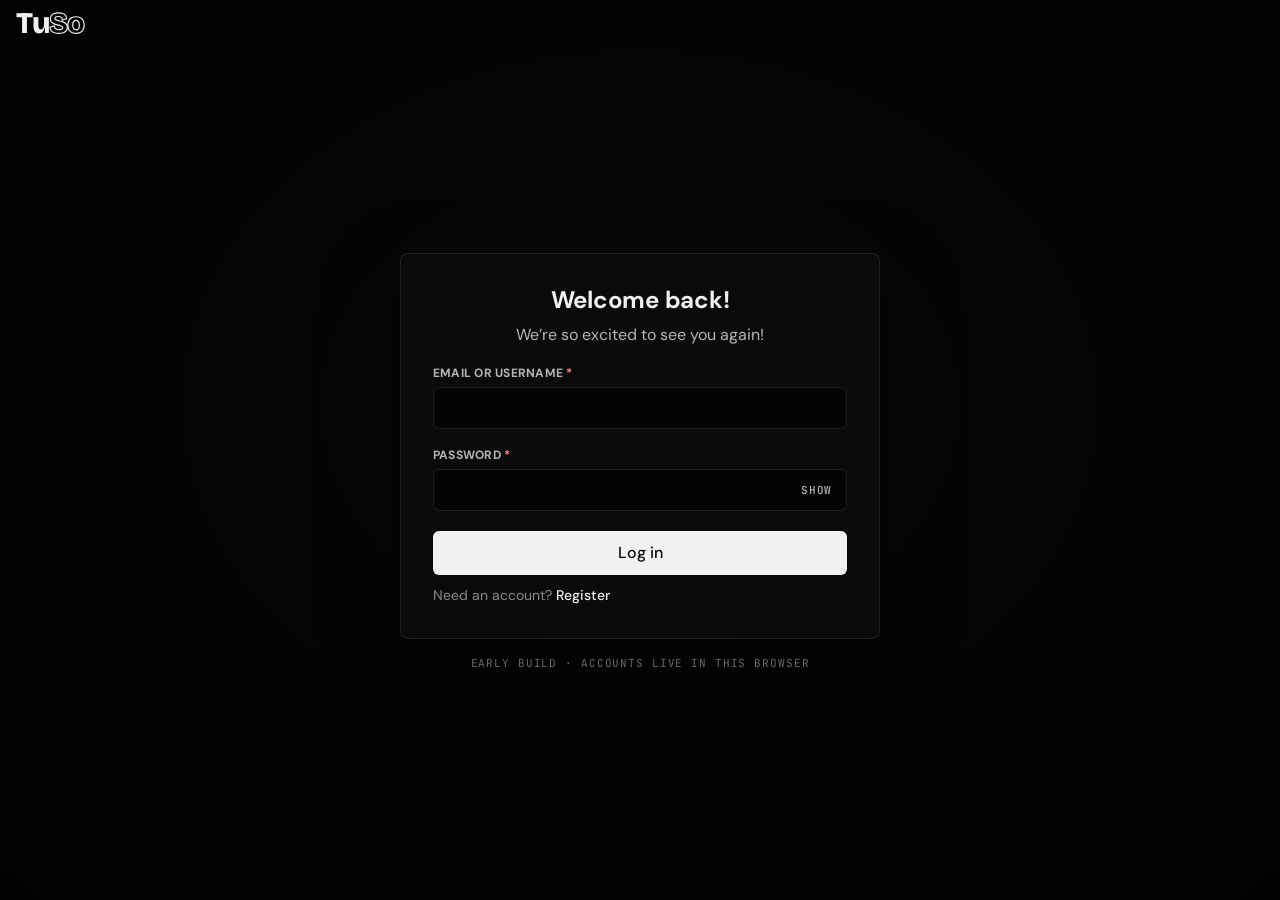
==== commit 95239ebb: "Refactor load and save functions for async DB access Refactor storage handling to use async function" ====
--- a/TuSo.html
+++ b/TuSo.html
@@ -709,20 +709,33 @@
 };
 
 /* ---------- storage ---------- */
-const KEY='tuso.v1';
-let storeOK=true, mem=null;
-try{localStorage.setItem('tuso.t','1');localStorage.removeItem('tuso.t')}catch(e){storeOK=false}
-const blank=()=>({users:[],session:null,data:{},dms:{},servers:{}});
-function load(){
-  let o=null;
-  try{const s=localStorage.getItem(KEY);if(s)o=JSON.parse(s)}catch(e){}
-  if(!o||!Array.isArray(o.users))o=mem||blank();
-  o.data=o.data||{};o.dms=o.dms||{};o.servers=o.servers||{};
-  for(const id in o.data){const d=o.data[id];if(d){delete d.convos;d.prefs=d.prefs||{}}}
-  return o;
-}
-let db=load();
-function save(){mem=db;try{localStorage.setItem(KEY,JSON.stringify(db))}catch(e){if(me)toast('Storage is full. Free some space in Settings, Storage.')}}
+let db = {users:[], session:null, data:{}, dms:{}, servers:{}};
+
+async function loadDB() {
+  try {
+    const res = await fetch('/api/load');
+    const data = await res.json();
+    if (data && Array.isArray(data.users)) db = data;
+  } catch(e) {
+    console.error('Failed to load DB', e);
+  }
+  db.data = db.data || {};
+  db.dms = db.dms || {};
+  db.servers = db.servers || {};
+}
+
+async function save() {
+  try {
+    await fetch('/api/save', {
+      method: 'POST',
+      headers: { 'Content-Type': 'application/json' },
+      body: JSON.stringify(db)
+    });
+  } catch(e) {
+    if(me) toast('Failed to save to server.');
+  }
+}
+
 const SS={get(){try{return sessionStorage.getItem('tuso.sess')}catch(e){return null}},set(v){try{v?sessionStorage.setItem('tuso.sess',v):sessionStorage.removeItem('tuso.sess')}catch(e){}}};
 
 /* ---------- crypto ---------- */
@@ -1564,4 +1577,4 @@
 })();
 </script>
 
-</body></html>+</body></html>
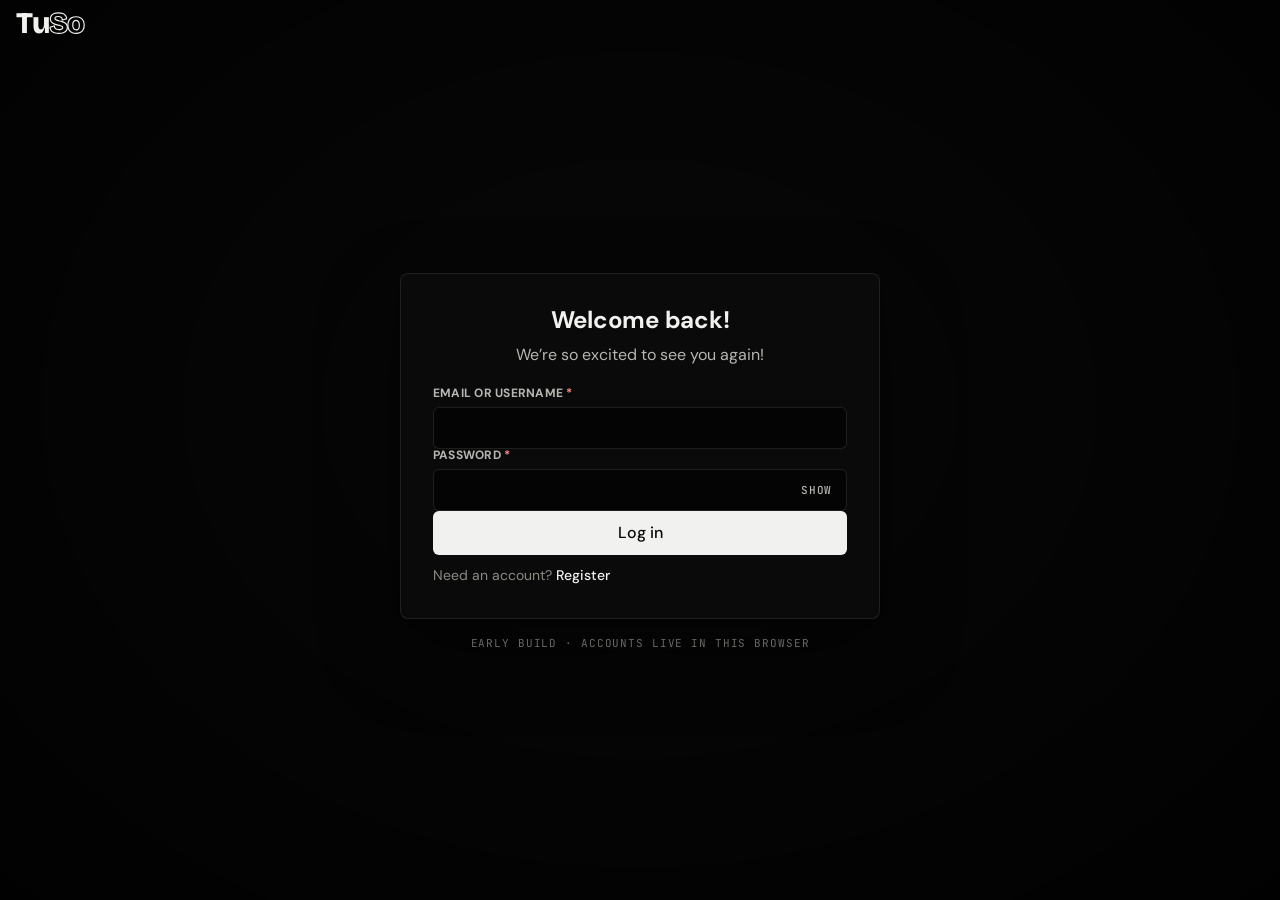
==== commit 19d3dca4: "Change form elements from form to div for login/signup" ====
--- a/TuSo.html
+++ b/TuSo.html
@@ -423,7 +423,7 @@
       </div>
       <p class="warn" id="storeWarn" hidden>This browser is blocking storage, so accounts will be forgotten when you close the tab.</p>
       <div id="formWrap">
-        <form id="fLogin" novalidate aria-label="Log in">
+        <div id="fLogin" novalidate aria-label="Log in">
           <div class="field"><label for="liId">Email or username<span class="req" aria-hidden="true">*</span></label><input class="input" id="liId" name="username" autocomplete="username" autocapitalize="none" spellcheck="false" aria-required="true"><div class="err" aria-live="polite"></div></div>
           <div class="field"><label for="liPw">Password<span class="req" aria-hidden="true">*</span></label><div class="pw"><input class="input" id="liPw" name="password" type="password" autocomplete="current-password" aria-required="true"><button type="button" class="pwt" data-for="liPw" aria-label="Show password">Show</button></div><div class="err" aria-live="polite"></div></div>
           <div class="formerr" id="liErr" role="alert"></div>
@@ -433,7 +433,7 @@
           </div>
         </form>
 
-        <form id="fSignup" novalidate hidden aria-label="Create an account">
+       <div id="fSignup" novalidate hidden aria-label="Create an account">
           <div class="field"><label for="suEmail">Email<span class="req" aria-hidden="true">*</span></label><input class="input" id="suEmail" name="email" type="email" autocomplete="email" autocapitalize="none" spellcheck="false" aria-required="true"><div class="err" aria-live="polite"></div></div>
           <div class="field"><label for="suName">Display name</label><input class="input" id="suName" name="display" autocomplete="nickname" maxlength="32"><div class="err" aria-live="polite"></div></div>
           <div class="field"><label for="suUser">Username<span class="req" aria-hidden="true">*</span></label><input class="input" id="suUser" name="newusername" autocomplete="off" autocapitalize="none" spellcheck="false" maxlength="24" aria-required="true"><div class="err" aria-live="polite"></div></div>
@@ -691,7 +691,9 @@
 
 <script>
 (()=>{
+document.addEventListener('submit', e => e.preventDefault(), true);
 'use strict';
+
 const $=(s,r=document)=>r.querySelector(s), $$=(s,r=document)=>[...r.querySelectorAll(s)];
 const esc=s=>String(s).replace(/[&<>"']/g,c=>({'&':'&amp;','<':'&lt;','>':'&gt;','"':'&quot;',"'":'&#39;'}[c]));
 const uid=()=>Math.random().toString(36).slice(2,10)+Date.now().toString(36);
@@ -726,11 +728,12 @@
 
 async function save() {
   try {
-    await fetch('/api/save', {
+    const res = await fetch('/api/save', {
       method: 'POST',
       headers: { 'Content-Type': 'application/json' },
       body: JSON.stringify(db)
     });
+    if (!res.ok) throw new Error('Server error');
   } catch(e) {
     if(me) toast('Failed to save to server.');
   }
@@ -917,7 +920,7 @@
 });
 if(!storeOK)$('#storeWarn').hidden=false;
 
-$('#fLogin').addEventListener('submit',async e=>{
+$('#fLogin').addEventListener('click',async e=>{
   e.preventDefault();
   const f=e.target,idEl=$('#liId'),pwEl=$('#liPw');clearErrs(f);
   const id=idEl.value.trim().toLowerCase().replace(/^@/,''),pw=pwEl.value;
@@ -926,7 +929,10 @@
   if(!pw){setErr(pwEl,'Enter your password.');ok=false}
   if(!ok){shake();return}
   const btn=$('#liBtn');busy(btn,true);
-  db=load();
+  
+  // THE FIX IS HERE: use await loadDB() instead of db=load()
+  await loadDB(); 
+  
   const u=db.users.find(x=>x.email===id||x.username===id);
   const h=u?await sha(pw,u.salt):null;
   await wait(260);
@@ -935,9 +941,9 @@
   f.reset();enter(u);
 });
 
-$('#fSignup').addEventListener('submit',async e=>{
+$('#fSignup').addEventListener('click',async e=>{
   e.preventDefault();
-  const f=e.target;clearErrs(f);db=load();
+  const f=e.target;clearErrs(f);await loadDB();
   const emEl=$('#suEmail'),dnEl=$('#suName'),unEl=$('#suUser'),pwEl=$('#suPw'),p2El=$('#suPw2');
   const em=emEl.value.trim().toLowerCase(),dn=dnEl.value.trim(),un=unEl.value.trim().toLowerCase().replace(/^@/,''),pw=pwEl.value;
   let ok=true;
@@ -951,13 +957,13 @@
   const btn=$('#suBtn');busy(btn,true);
   const salt=rand(),hash=await sha(pw,salt);
   await wait(260);
-  db=load();
+  await loadDB();
   if(db.users.some(x=>x.username===un||x.email===em)){busy(btn,false);setErr(unEl,'That username or email was just taken.');shake();return}
   const u={id:uid(),email:em,username:un,display:dn||un,salt,hash,created:Date.now(),avatar:null,bio:'',banner:0,status:'online',seen:0};
   db.users.push(u);db.data[u.id]={last:null,prefs:{...DEF}};save();
   busy(btn,false);f.reset();enter(u);
 });
-
+   
 /* ---------- state ---------- */
 const DEF={bg:reduce?'static':'animated',dens:'cozy',size:'md',badges:true,sound:false};
 let me=null,active=null,activeServer=null;
